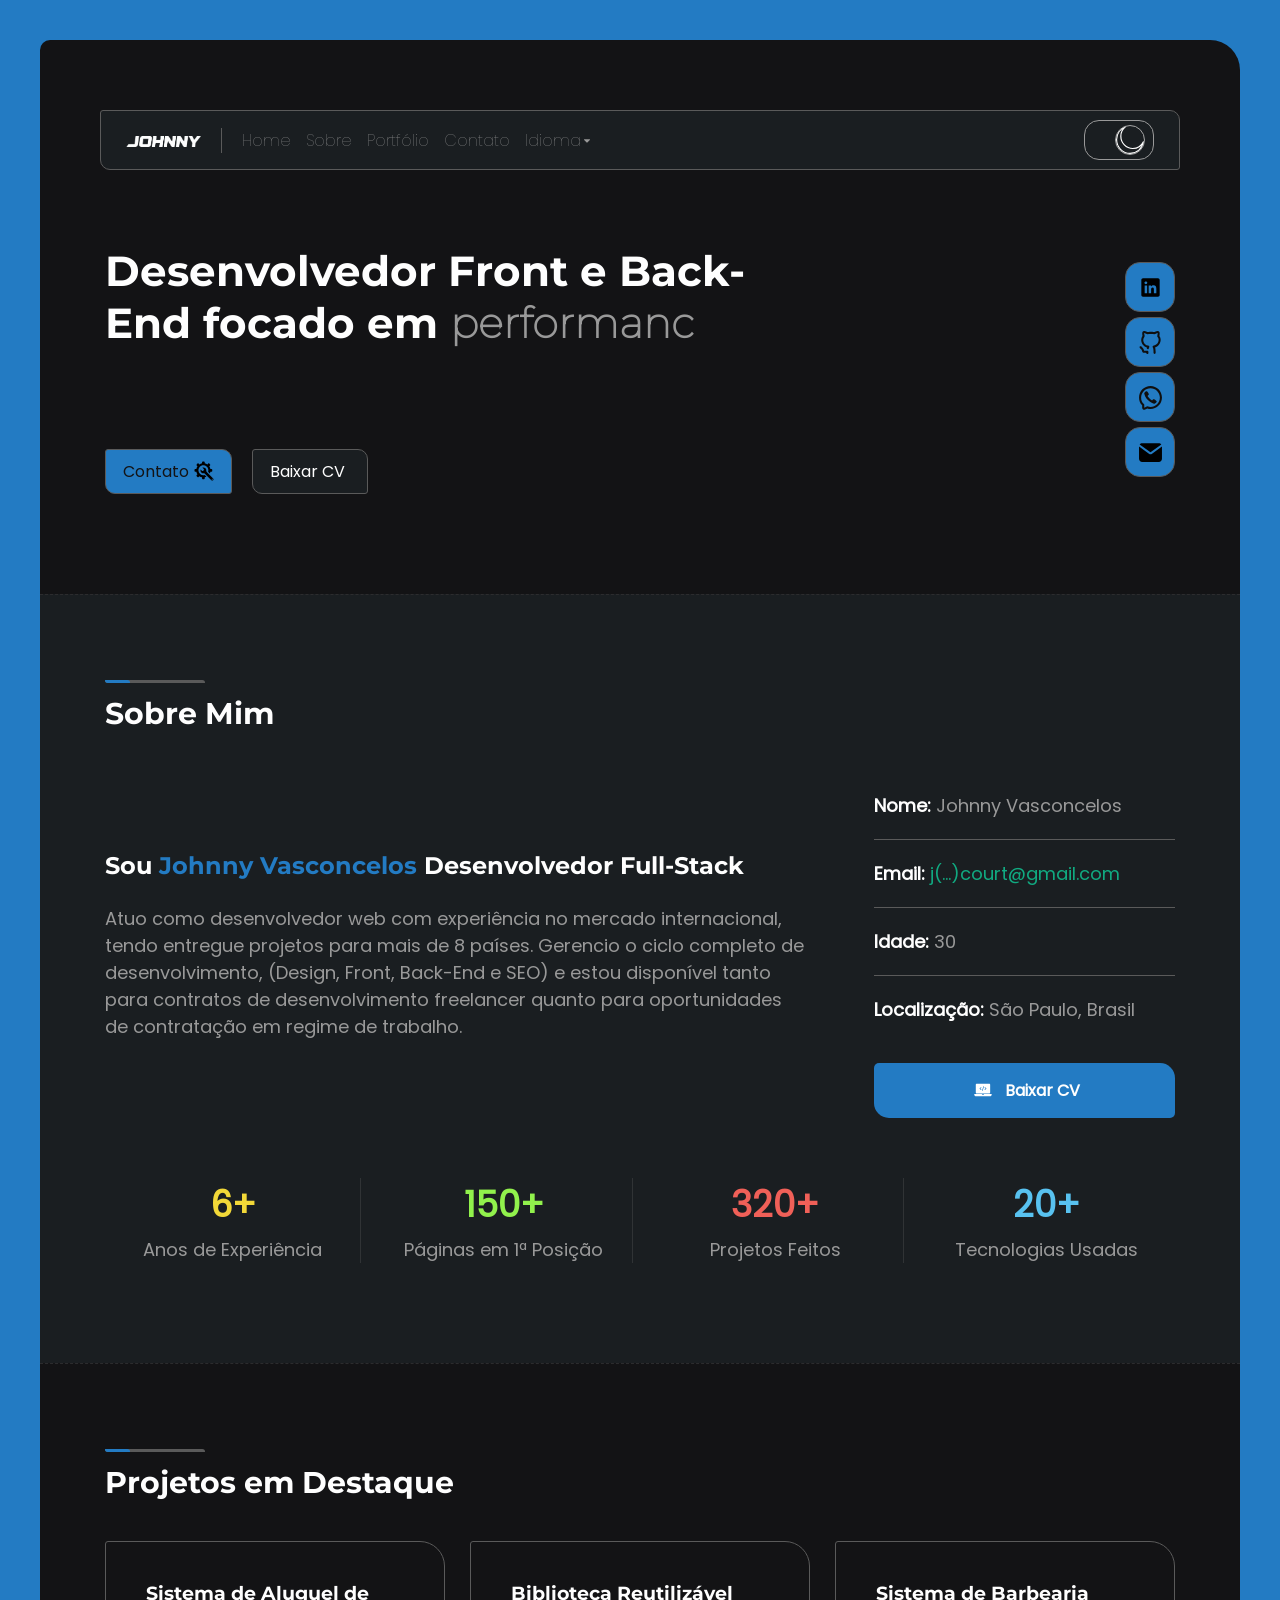
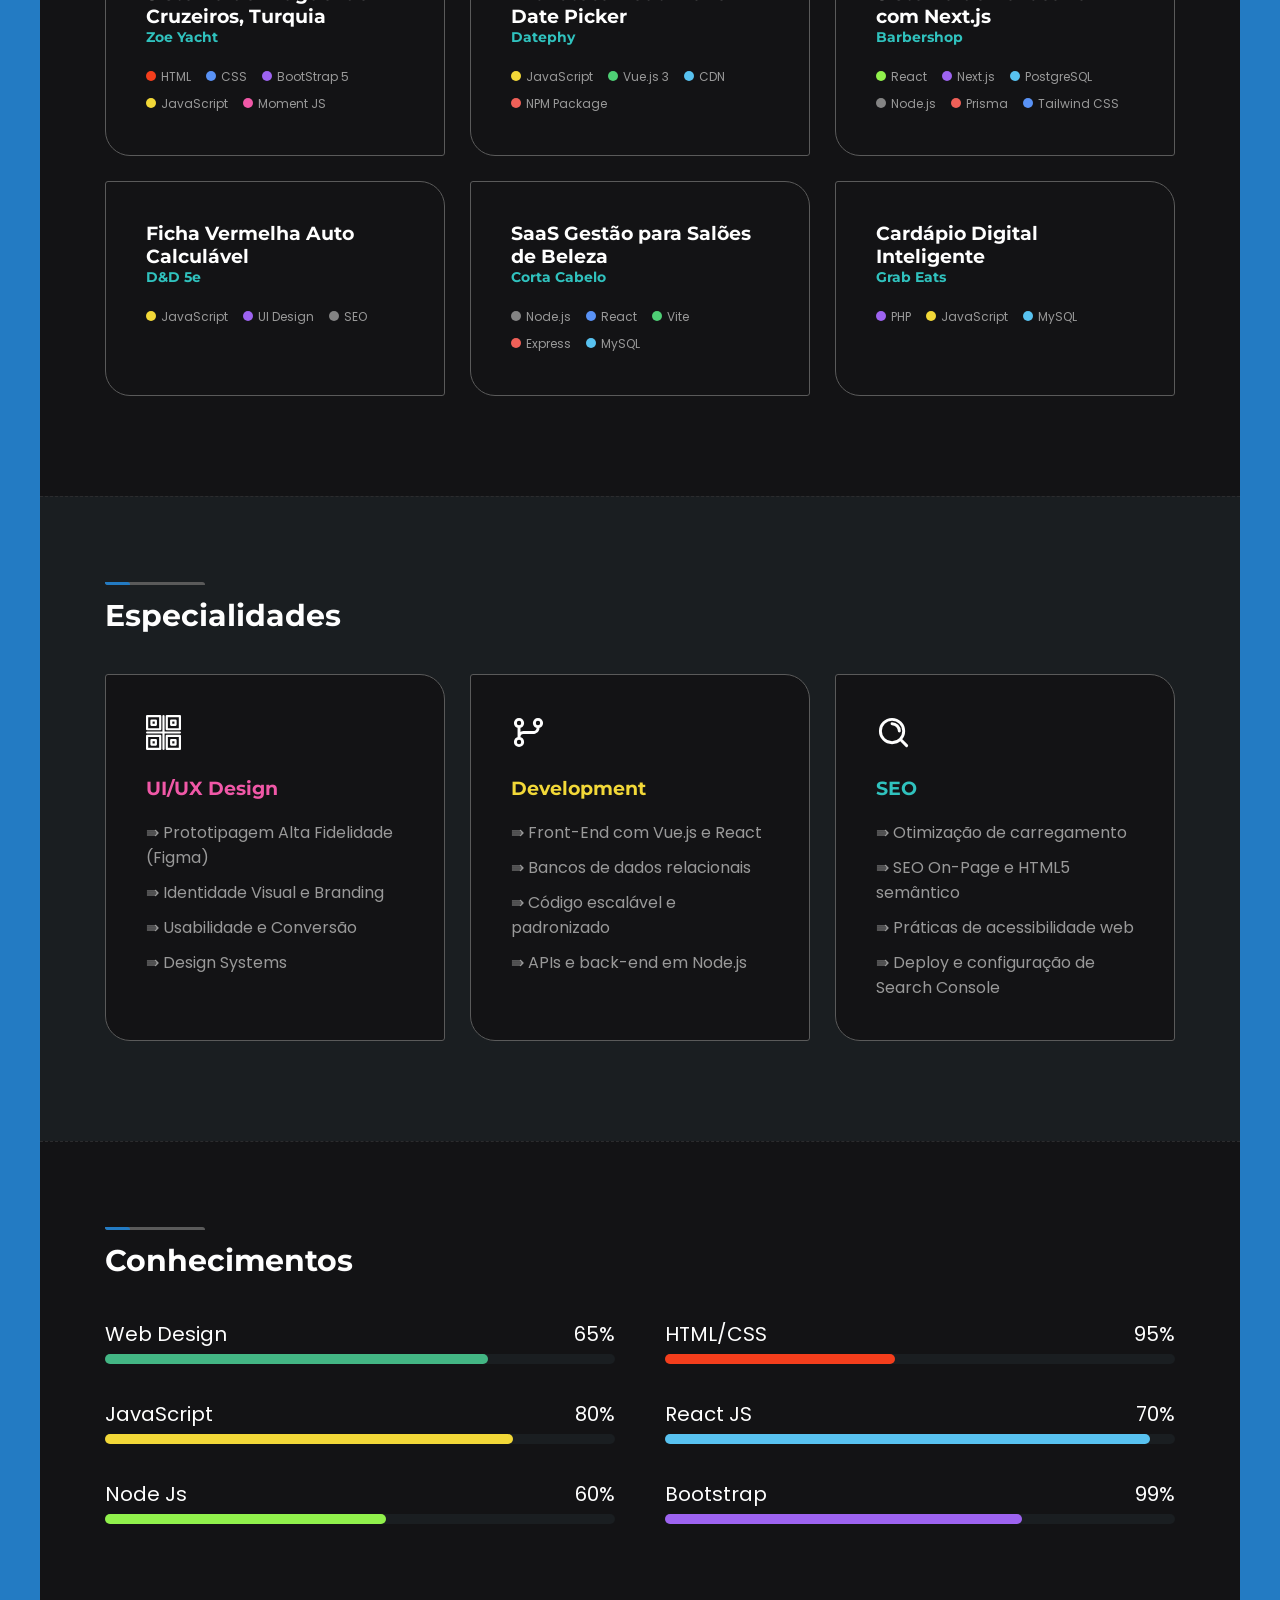
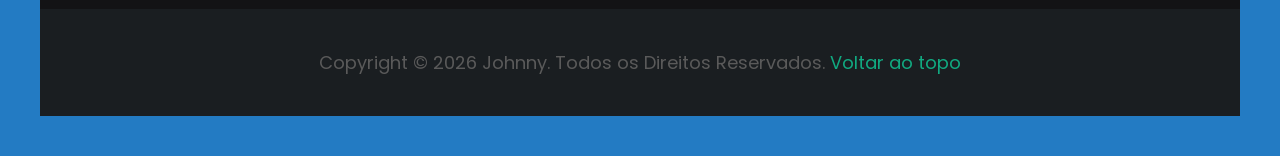
==== index.html @ a299bf5a "ajustes portfólio" ====
<!doctype html>
<html lang="pt-br">
  <head>
    <meta charset="UTF-8" />
    <meta name="viewport" content="width=device-width, initial-scale=1.0" />
    <meta
      name="description"
      content="Desenvolvedor Brasileiro Front e Back-End com experiência internacional. JavaScript, React, MySQL. Confira meus projetos!"
    />
    <meta
      name="keywords"
      content="desenvolvedor front-end, desenvolvedor back-end, desenvolvedor front e back-end, desenvolvedor junior, desenvolvedor pleno, programador back-end, programador front-end"
    />
    <link rel="stylesheet" href="./assets/styles/main.css" />
    <link
      rel="shortcut icon"
      href="./assets/images/favicon.ico"
      type="image/x-icon"
    />
    <script src="./assets/scripts/main.js" defer></script>
    <title>Johnny Vasconcelos - Desenvolvedor Front e Backend</title>
  </head>
  <body>
    <div class="wrapper">
      <!-- header -->
      <div class="wrapper__content">
        <header id="head">
          <!-- navbar -->
          <nav class="menu">
            <div class="container">
              <div class="menu__main">
                <a href="./index.html" class="menu__logo"
                  ><img
                    src="./assets/images/logo.webp"
                    alt="logo johnny vasconcelos front e back-end developer"
                    class="menu__image"
                /></a>
                <ul class="menu__items">
                  <li class="menu__item">
                    <a href="#home" class="menu__link">Home</a>
                  </li>
                  <li class="menu__item">
                    <a href="#sobre" class="menu__link">Sobre</a>
                  </li>
                  <li class="menu__item">
                    <a href="#portfolio" class="menu__link">Portfólio</a>
                  </li>
                  <li class="menu__item">
                    <a href="#contato" class="menu__link">Contato</a>
                  </li>
                  <li class="menu__item">
                    <a href="#idioma" class="menu__link"
                      >Idioma<img
                        src="./assets/icons/caret-white.svg"
                        class="caret"
                        alt="caret arrow"
                    /></a>
                    <ul class="menu__submenu">
                      <li>
                        <a href="./index.html"
                          ><img
                            src="./assets/images/eng.webp"
                            alt="america flag"
                          />ENG</a
                        >
                      </li>
                      <li>
                        <a href="./index.html"
                          ><img
                            src="./assets/images/ptbr.webp"
                            alt="brazil flag"
                          />PTBR</a
                        >
                      </li>
                    </ul>
                  </li>
                </ul>
              </div>
              <div class="menu__dark">
                <img
                  src="./assets/icons/moon.svg"
                  alt="dark mode svg"
                  class="menu__moon"
                />
              </div>
              <div class="menu__button">
                <img
                  src="./assets/icons/menu.svg"
                  alt="bars menu svg"
                  class="menu__bars"
                />
              </div>
            </div>
          </nav>
          <nav class="menu__mobile">
            <div class="container column">
              <img
                src="./assets/images/logo.webp"
                alt="Johnny Vasconcelos Web Developer."
                class="menu__logo"
              />
              <ul>
                <li class="menu__item">
                  <img src="./assets/images/home.svg" alt="ícone casa svg" /><a
                    href="#home"
                    class="menu__link active"
                    >Home</a
                  >
                </li>
                <li class="menu__item">
                  <img src="./assets/images/home.svg" alt="ícone casa svg" /><a
                    href="#sobre"
                    class="menu__link"
                    >Sobre</a
                  >
                </li>
                <li class="menu__item">
                  <img src="./assets/images/home.svg" alt="ícone casa svg" /><a
                    href="#portfolio"
                    class="menu__link"
                    >Portfólio</a
                  >
                </li>
                <li class="menu__item">
                  <img src="./assets/images/home.svg" alt="ícone casa svg" /><a
                    href="#contato"
                    class="menu__link"
                    >Contato</a
                  >
                </li>
                <li class="menu__item">
                  <img src="./assets/images/home.svg" alt="ícone casa svg" /><a
                    href="#idioma"
                    class="menu__link"
                    >Idioma<img
                      src="./assets/icons/caret-white.svg"
                      class="caret"
                      alt="caret arrow"
                  /></a>
                  <ul class="menu__submenu">
                    <li>
                      <a href="./index.html"
                        ><img
                          src="./assets/images/eng.webp"
                          alt="america flag"
                        />ENG</a
                      >
                    </li>
                    <li>
                      <a href="./index.html"
                        ><img
                          src="./assets/images/ptbr.webp"
                          alt="brazil flag"
                        />PTBR</a
                      >
                    </li>
                  </ul>
                </li>
              </ul>
              <div class="menu__socials">
                <div class="menu__social">
                  <img src="./assets/icons/github.svg" alt="github icon svg" />
                </div>
                <div class="menu__social">
                  <img
                    src="./assets/icons/linkedin.svg"
                    alt="linkedin icon svg"
                  />
                </div>
                <div class="menu__social">
                  <img
                    src="./assets/icons/whatsapp.svg"
                    alt="whatsapp icon svg"
                  />
                </div>
              </div>
            </div>
          </nav>
          <div class="main-header" id="home">
            <div class="container">
              <div class="main-header__title">
                <h1>
                  Desenvolvedor Front e Back-End focado em
                  <span class="thin">performance e SEO</span>
                </h1>
                <div class="main-header__buttons">
                  <a href="#" class="main-header__btn"
                    ><span>Contato</span>
                    <span class="icon"
                      ><img
                        class="main-header__icon"
                        src="./assets/icons/support.svg"
                        alt="contato johnny vasconcelos" /></span
                  ></a>
                  <a href="#" class="main-header__btn"
                    ><span>Baixar CV</span>
                    <span class="icon"
                      ><imgF
                        class="main-header__icon"
                        src="./assets/icons/code.svg"
                        alt="portfólio johnny vasconcelos" /></span
                  ></a>
                </div>
              </div>
              <div class="main-header__social">
                <div class="main-header__socials">
                  <a href="#" class="main-header__social-link"
                    ><img
                      class="main-header__social-icon"
                      src="./assets/icons/linkedin.svg"
                      alt="linkedin"
                  /></a>
                  <a href="#" class="main-header__social-link"
                    ><img
                      class="main-header__social-icon"
                      src="./assets/icons/github.svg"
                      alt="github"
                  /></a>
                  <a href="#" class="main-header__social-link"
                    ><img
                      class="main-header__social-icon"
                      src="./assets/icons/whatsapp.svg"
                      alt="whatsapp"
                  /></a>
                  <a href="#" class="main-header__social-link"
                    ><img
                      class="main-header__social-icon"
                      src="./assets/icons/envelope.svg"
                      alt="email"
                  /></a>
                </div>
              </div>
            </div>
          </div>
        </header>
      </div>
      <!-- who I am -->
      <div class="wrapper__content">
        <section class="section" id="about">
          <div class="container column">
            <h2 class="section__title">Sobre Mim</h2>
            <div class="section__areas">
              <div class="section__text">
                <h3>
                  Sou <span>Johnny Vasconcelos</span> Desenvolvedor Full-Stack
                </h3>
                <p>
                  Atuo como desenvolvedor web com experiência no mercado
                  internacional, tendo entregue projetos para mais de 8 países.
                  Gerencio o ciclo completo de desenvolvimento, (Design, Front,
                  Back-End e SEO) e estou disponível tanto para contratos de
                  desenvolvimento freelancer quanto para oportunidades de
                  contratação em regime de trabalho.
                </p>
              </div>
              <div class="section__info">
                <ul>
                  <li><b>Nome:</b> Johnny Vasconcelos</li>
                  <li title="jvasconcelosbittencourt@gmail.com">
                    <b>Email:</b>
                    <a href="mailto:jvasconcelosbittencourt@gmail.com"
                      >j(...)court@gmail.com</a
                    >
                  </li>
                  <li><b>Idade:</b> 30</li>
                  <li><b>Localização:</b> São Paulo, Brasil</li>
                </ul>
                <a href="#" class="section__button"
                  ><img
                    class="main-header__icon"
                    src="./assets/icons/code.svg"
                    alt="portfólio johnny vasconcelos"
                  /><span>Baixar CV</span></a
                >
              </div>
            </div>
            <div class="section__scores">
              <div class="section__score">
                <span class="section__number">6+</span>
                <p>Anos de Experiência</p>
              </div>
              <div class="section__score">
                <span class="section__number">150+</span>
                <p>Páginas em 1ª Posição</p>
              </div>
              <div class="section__score">
                <span class="section__number">320+</span>
                <p>Projetos Feitos</p>
              </div>
              <div class="section__score">
                <span class="section__number">20+</span>
                <p>Tecnologias Usadas</p>
              </div>
            </div>
          </div>
        </section>
      </div>
      <!-- portfolio -->
      <div class="wrapper__content">
        <section class="section" id="portfolio">
          <div class="container column">
            <h2 class="section__title">Projetos em Destaque</h2>
            <div class="section__area">
              <div class="section__cards">
                <article class="section__card open-modal">
                  <img
                    src="./assets/images/portfolio-1.jpg"
                    alt="portfolio"
                    class="section__image"
                  />
                  <h3>
                    Sistema de Aluguel de Cruzeiros, Turquia
                    <span class="emphasis">Zoe Yacht</span>
                  </h3>
                  <p>
                    <span class="section__mark html">HTML</span>
                    <span class="section__mark css">CSS</span>
                    <span class="section__mark bootstrap">BootStrap 5</span>
                    <span class="section__mark javascript">JavaScript</span>
                    <span class="section__mark library">Moment JS</span>
                  </p>
                </article>
                <article class="section__card open-modal">
                  <img
                    src="./assets/images/portfolio-1.jpg"
                    alt="portfolio"
                    class="section__image"
                  />
                  <h3>
                    Biblioteca Reutilizável Date Picker
                    <span class="emphasis">Datephy</span>
                  </h3>
                  <p>
                    <span class="section__mark javascript">JavaScript</span>
                    <span class="section__mark vue">Vue.js 3</span>
                    <span class="section__mark cdn">CDN</span>
                    <span class="section__mark npm">NPM Package</span>
                  </p>
                </article>
                <article class="section__card open-modal">
                  <img
                    src="./assets/images/portfolio-1.jpg"
                    alt="portfolio"
                    class="section__image"
                  />
                  <h3>
                    Sistema de Barbearia com Next.js
                    <span class="emphasis">Barbershop</span>
                  </h3>
                  <p>
                    <span class="section__mark react-native">React</span>
                    <span class="section__mark expo">Next.js</span>
                    <span class="section__mark mysql">PostgreSQL</span>
                    <span class="section__mark node">Node.js</span>
                    <span class="section__mark express">Prisma</span>
                    <span class="section__mark css">Tailwind CSS</span>
                  </p>
                </article>
              </div>
              <div class="section__cards">
                <article class="section__card open-modal">
                  <img
                    src="./assets/images/portfolio-1.jpg"
                    alt="portfolio"
                    class="section__image"
                  />
                  <h3>
                    Ficha Vermelha Auto Calculável
                    <span class="emphasis">D&D 5e</span>
                  </h3>
                  <p>
                    <span class="section__mark javascript">JavaScript</span>
                    <span class="section__mark ui">UI Design</span>
                    <span class="section__mark seo">SEO</span>
                  </p>
                </article>
                <article class="section__card open-modal">
                  <img
                    src="./assets/images/portfolio-1.jpg"
                    alt="portfolio"
                    class="section__image"
                  />
                  <h3>
                    SaaS Gestão para Salões de Beleza
                    <span class="emphasis">Corta Cabelo</span>
                  </h3>
                  <p>
                    <span class="section__mark node">Node.js</span>
                    <span class="section__mark react">React</span>
                    <span class="section__mark vite">Vite</span>
                    <span class="section__mark express">Express</span>
                    <span class="section__mark mysql">MySQL</span>
                  </p>
                </article>
                <article class="section__card open-modal">
                  <img
                    src="./assets/images/portfolio-1.jpg"
                    alt="portfolio"
                    class="section__image"
                  />
                  <h3>
                    Cardápio Digital Inteligente
                    <span class="emphasis">Grab Eats</span>
                  </h3>
                  <p>
                    <span class="section__mark php">PHP</span>
                    <span class="section__mark javascript">JavaScript</span>
                    <span class="section__mark mysql">MySQL</span>
                  </p>
                </article>
              </div>
            </div>
          </div>
          <div class="container">
            <section class="background">
              <!-- arrows -->
              <div class="arrow arrow-left">
                <img
                  src="./assets/icons/left.svg"
                  alt="arrow left svg"
                  class="arrow-left__icon"
                />
              </div>
              <div class="arrow arrow-right">
                <img
                  src="./assets/icons/right.svg"
                  alt="arrow right svg"
                  class="arrow-right__icon"
                />
              </div>
              <!-- modals -->
              <article class="modal">
                <div class="modal__container">
                  <header>
                    <h2>Sistema de Aluguel de Cruzeiros, Turquia</h2>
                    <div class="close-modal">✖</div>
                  </header>
                  <div class="modal__body">
                    <div class="modal__image">
                      <h3>
                        Date Picker com Moment JS, HTML, CSS & BootStrap 5
                      </h3>
                      <img
                        src="./assets/images/modal-1.png"
                        alt="portfólio 1 webp"
                        class="modal__img"
                      />
                      <div class="modal__buttons">
                        <a
                          class="modal__button"
                          href="https://secure2.bosphorusyacht.com/Client/TourSelect"
                          target="_blank"
                          ><img
                            src="./assets/icons/link.svg"
                            alt="link icon svg"
                            class="modal__icon"
                          /><span>Visualizar projeto</span>
                        </a>
                        <a
                          class="modal__button"
                          href="https://github.com/johnnyvasconcelos/Datepicker-com-Moment.js"
                          target="_blank"
                          ><img
                            src="./assets/icons/github.svg"
                            alt="github icon svg"
                            class="modal__icon"
                          /><span>Ver no Github</span></a
                        >
                      </div>
                    </div>
                    <div class="modal__text">
                      <header>
                        <h3>Sistema de Aluguel de Cruzeiros</h3>
                        <!--<img src="#" alt="zoe yacht" class="zoe yacht" />-->
                      </header>
                      <p>
                        Desenvolvimento do zero de um sistema customizado de
                        Date Picker para a plataforma de aluguel de cruzeiros da
                        empresa turca Zoe Yacht. O projeto envolveu uma
                        engenharia complexa de frontend utilizando Moment.js —
                        padrão de mercado na época — para gerenciar regras de
                        negócio e disponibilidades.
                      </p>
                      <h4>Tecnologias Utilizadas</h4>
                      <ul>
                        <li>● JavaScript (Moment JS)</li>
                        <li>● HTML</li>
                        <li>● CSS</li>
                        <li>● UI Design</li>
                        <li>● BootStrap 5</li>
                      </ul>
                    </div>
                  </div>
                </div>
              </article>
              <article class="modal">
                <div class="modal__container">
                  <header>
                    <h2>Biblioteca Reutilizável Date Picker</h2>
                    <div class="close-modal">✖</div>
                  </header>
                  <div class="modal__body">
                    <div class="modal__image">
                      <h3>
                        Date Picker com Moment JS, HTML, CSS & BootStrap 5
                      </h3>
                      <img
                        src="./assets/images/modal-1.png"
                        alt="portfólio 1 webp"
                        class="modal__img"
                      />
                      <div class="modal__buttons">
                        <a class="modal__button" href="#"
                          ><img
                            src="./assets/icons/github.svg"
                            alt="link icon svg"
                            class="modal__icon"
                          /><span>Visualizar projeto</span>
                        </a>
                        <a class="modal__button" href="#"
                          ><img
                            src="./assets/icons/github.svg"
                            alt="github icon svg"
                            class="modal__icon"
                          /><span>Ver no Github</span></a
                        >
                      </div>
                    </div>
                    <div class="modal__text">
                      <header>
                        <h3>Sistema de Aluguel de Cruzeiros</h3>
                        <img src="#" alt="zoe yacht" class="zoe yacht" />
                      </header>
                      <p>
                        Date Picker Sistema Front-End de Aluguel de Cruzeiros
                        com Moment JS para uma impresa na Turquia, chamada Zoe
                        Yacht. O projeto envolveu muitas horas, mas está ainda
                        no ar no site da empresa www.zoeyacht.com/rent.
                      </p>
                      <h4>Tecnologias Utilizadas</h4>
                      <ul>
                        <li>● JavaScript (Moment JS)</li>
                        <li>● HTML</li>
                        <li>● CSS</li>
                        <li>● UI Design</li>
                        <li>● BootStrap 5</li>
                      </ul>
                    </div>
                  </div>
                </div>
              </article>
              <article class="modal">
                <div class="modal__container">
                  <header>
                    <h2>Sistema de Barbearia com Next.js</h2>
                    <div class="close-modal">✖</div>
                  </header>
                  <div class="modal__body">
                    <div class="modal__image">
                      <h3>Sistema de Barbearia com Gateway de Pagamento</h3>
                      <img
                        src="./assets/images/modal-2.webp"
                        alt="portfólio 1 webp"
                        class="modal__img"
                      />
                      <div class="modal__buttons">
                        <a
                          class="modal__button"
                          target="_blank"
                          href="https://barbershop-tau-two.vercel.app/"
                          ><img
                            src="./assets/icons/link.svg"
                            alt="link icon svg"
                            class="modal__icon"
                          /><span>Visualizar projeto</span>
                        </a>
                        <a
                          class="modal__button"
                          href="https://github.com/johnnyvasconcelos/barbershop
"
                          target="_blank"
                          ><img
                            src="./assets/icons/github.svg"
                            alt="github icon svg"
                            class="modal__icon"
                          /><span>Ver no Github</span></a
                        >
                      </div>
                    </div>
                    <div class="modal__text">
                      <header>
                        <h3>Sistema de Aluguel de Cruzeiros</h3>
                        <img src="#" alt="zoe yacht" class="zoe yacht" />
                      </header>
                      <p>
                        Date Picker Sistema Front-End de Aluguel de Cruzeiros
                        com Moment JS para uma impresa na Turquia, chamada Zoe
                        Yacht. O projeto envolveu muitas horas, mas está ainda
                        no ar no site da empresa www.zoeyacht.com/rent.
                      </p>
                      <h4>Tecnologias Utilizadas</h4>
                      <ul>
                        <li>● React</li>
                        <li>● Next.js</li>
                        <li>● Tailwind CSS</li>
                        <li>● UI Design</li>
                        <li>● PostgreSQL</li>
                      </ul>
                    </div>
                  </div>
                </div>
              </article>
              <article class="modal">
                <div class="modal__container">
                  <header>
                    <h2>Ficha Vermelha Auto Calculável</h2>
                    <div class="close-modal">✖</div>
                  </header>
                  <div class="modal__body">
                    <div class="modal__image">
                      <h3>
                        Date Picker com Moment JS, HTML, CSS & BootStrap 5
                      </h3>
                      <img
                        src="./assets/images/modal-1.png"
                        alt="portfólio 1 webp"
                        class="modal__img"
                      />
                      <div class="modal__buttons">
                        <a class="modal__button" href="#"
                          ><img
                            src="./assets/icons/github.svg"
                            alt="link icon svg"
                            class="modal__icon"
                          /><span>Visualizar projeto</span>
                        </a>
                        <a class="modal__button" href="#"
                          ><img
                            src="./assets/icons/github.svg"
                            alt="github icon svg"
                            class="modal__icon"
                          /><span>Ver no Github</span></a
                        >
                      </div>
                    </div>
                    <div class="modal__text">
                      <header>
                        <h3>Sistema de Aluguel de Cruzeiros</h3>
                        <img src="#" alt="zoe yacht" class="zoe yacht" />
                      </header>
                      <p>
                        Date Picker Sistema Front-End de Aluguel de Cruzeiros
                        com Moment JS para uma impresa na Turquia, chamada Zoe
                        Yacht. O projeto envolveu muitas horas, mas está ainda
                        no ar no site da empresa www.zoeyacht.com/rent.
                      </p>
                      <h4>Tecnologias Utilizadas</h4>
                      <ul>
                        <li>● JavaScript (Moment JS)</li>
                        <li>● HTML</li>
                        <li>● CSS</li>
                        <li>● UI Design</li>
                        <li>● BootStrap 5</li>
                      </ul>
                    </div>
                  </div>
                </div>
              </article>
              <article class="modal">
                <div class="modal__container">
                  <header>
                    <h2>Saas Gestão para Salões de Beleza</h2>
                    <div class="close-modal">✖</div>
                  </header>
                  <div class="modal__body">
                    <div class="modal__image">
                      <h3>
                        Date Picker com Moment JS, HTML, CSS & BootStrap 5
                      </h3>
                      <img
                        src="./assets/images/modal-1.png"
                        alt="portfólio 1 webp"
                        class="modal__img"
                      />
                      <div class="modal__buttons">
                        <a class="modal__button" href="#"
                          ><img
                            src="./assets/icons/github.svg"
                            alt="link icon svg"
                            class="modal__icon"
                          /><span>Visualizar projeto</span>
                        </a>
                        <a class="modal__button" href="#"
                          ><img
                            src="./assets/icons/github.svg"
                            alt="github icon svg"
                            class="modal__icon"
                          /><span>Ver no Github</span></a
                        >
                      </div>
                    </div>
                    <div class="modal__text">
                      <header>
                        <h3>Sistema de Aluguel de Cruzeiros</h3>
                        <img src="#" alt="zoe yacht" class="zoe yacht" />
                      </header>
                      <p>
                        Date Picker Sistema Front-End de Aluguel de Cruzeiros
                        com Moment JS para uma impresa na Turquia, chamada Zoe
                        Yacht. O projeto envolveu muitas horas, mas está ainda
                        no ar no site da empresa www.zoeyacht.com/rent.
                      </p>
                      <h4>Tecnologias Utilizadas</h4>
                      <ul>
                        <li>● JavaScript (Moment JS)</li>
                        <li>● HTML</li>
                        <li>● CSS</li>
                        <li>● UI Design</li>
                        <li>● BootStrap 5</li>
                      </ul>
                    </div>
                  </div>
                </div>
              </article>
              <article class="modal">
                <div class="modal__container">
                  <header>
                    <h2>Cardápio Digital Inteligente</h2>
                    <div class="close-modal">✖</div>
                  </header>
                  <div class="modal__body">
                    <div class="modal__image">
                      <h3>
                        Date Picker com Moment JS, HTML, CSS & BootStrap 5
                      </h3>
                      <img
                        src="./assets/images/modal-1.png"
                        alt="portfólio 1 webp"
                        class="modal__img"
                      />
                      <div class="modal__buttons">
                        <a class="modal__button" href="#"
                          ><img
                            src="./assets/icons/github.svg"
                            alt="link icon svg"
                            class="modal__icon"
                          /><span>Visualizar projeto</span>
                        </a>
                        <a class="modal__button" href="#"
                          ><img
                            src="./assets/icons/github.svg"
                            alt="github icon svg"
                            class="modal__icon"
                          /><span>Ver no Github</span></a
                        >
                      </div>
                    </div>
                    <div class="modal__text">
                      <header>
                        <h3>Sistema de Aluguel de Cruzeiros</h3>
                        <img src="#" alt="zoe yacht" class="zoe yacht" />
                      </header>
                      <p>
                        Date Picker Sistema Front-End de Aluguel de Cruzeiros
                        com Moment JS para uma impresa na Turquia, chamada Zoe
                        Yacht. O projeto envolveu muitas horas, mas está ainda
                        no ar no site da empresa www.zoeyacht.com/rent.
                      </p>
                      <h4>Tecnologias Utilizadas</h4>
                      <ul>
                        <li>● JavaScript (Moment JS)</li>
                        <li>● HTML</li>
                        <li>● CSS</li>
                        <li>● UI Design</li>
                        <li>● BootStrap 5</li>
                      </ul>
                    </div>
                  </div>
                </div>
              </article>
            </section>
          </div>
        </section>
      </div>
      <!-- what I do -->
      <div class="wrapper__content">
        <section class="section" id="i-do">
          <div class="container column">
            <h2 class="section__title">Especialidades</h2>
            <div class="section__cards">
              <article class="section__card">
                <img
                  class="section__icon"
                  src="./assets/icons/ux.svg"
                  alt="UI/UX Design e Web Design"
                />
                <h3 class="color">UI/UX Design</h3>
                <ul class="section__list">
                  <li>⇛ Prototipagem Alta Fidelidade (Figma)</li>
                  <li>⇛ Identidade Visual e Branding</li>
                  <li>⇛ Usabilidade e Conversão</li>
                  <li>⇛ Design Systems</li>
                </ul>
              </article>
              <article class="section__card">
                <img
                  class="section__icon"
                  src="./assets/icons/developer.svg"
                  alt="Front-End & Back-End Development"
                />
                <h3 class="color">Development</h3>
                <ul class="section__list">
                  <li>⇛ Front-End com Vue.js e React</li>
                  <li>⇛ Bancos de dados relacionais</li>
                  <li>⇛ Código escalável e padronizado</li>
                  <li>⇛ APIs e back-end em Node.js</li>
                </ul>
              </article>
              <article class="section__card">
                <img
                  class="section__icon"
                  src="./assets/icons/search.svg"
                  alt="profissional em SEO (search engine optization)"
                />
                <h3 class="color">SEO</h3>
                <ul class="section__list">
                  <li>⇛ Otimização de carregamento</li>
                  <li>⇛ SEO On-Page e HTML5 semântico</li>
                  <li>⇛ Práticas de acessibilidade web</li>
                  <li>⇛ Deploy e configuração de Search Console</li>
                </ul>
              </article>
            </div>
          </div>
        </section>
      </div>
      <!-- skills -->
      <div class="wrapper__content">
        <section class="section" id="skills">
          <div class="container column">
            <h2 class="section__title">Conhecimentos</h2>
            <div class="section__bars">
              <div class="section__bar">
                <div class="section__skill">Web Design</div>
                <div class="section__value">65%</div>
                <div class="section__grow"></div>
              </div>
              <div class="section__bar">
                <div class="section__skill">HTML/CSS</div>
                <div class="section__value">95%</div>
                <div class="section__grow"></div>
              </div>
              <div class="section__bar">
                <div class="section__skill">JavaScript</div>
                <div class="section__value">80%</div>
                <div class="section__grow"></div>
              </div>
              <div class="section__bar">
                <div class="section__skill">React JS</div>
                <div class="section__value">70%</div>
                <div class="section__grow"></div>
              </div>
              <div class="section__bar">
                <div class="section__skill">Node Js</div>
                <div class="section__value">60%</div>
                <div class="section__grow"></div>
              </div>
              <div class="section__bar">
                <div class="section__skill">Bootstrap</div>
                <div class="section__value">99%</div>
                <div class="section__grow"></div>
              </div>
            </div>
          </div>
        </section>
      </div>
      <!-- footer -->
      <footer id="footer" class="footer">
        <div class="containe">
          <p>
            <span
              >Copyright &copy; 2026 Johnny. Todos os Direitos Reservados.</span
            >
            <a href="#">Voltar ao topo</a>
          </p>
        </div>
      </footer>
    </div>
  </body>
</html>
---- assets/styles/main.css ----
/* fonts */
@font-face {
  font-family: "Display";
  src: url("../fonts/Montserrat-Bold.ttf") format("truetype");
}
@font-face {
  font-family: "Display-Thin";
  src: url("../fonts/Montserrat-Thin.ttf") format("truetype");
}
@font-face {
  font-family: "Normal";
  src: url("../fonts/Poppins-Regular.ttf") format("truetype");
}
@font-face {
  font-family: "Normal-Thin";
  src: url("../fonts/Poppins-Thin.ttf") format("truetype");
}
/* variables */
:root {
  --border: #5a5a5a;
  --border-transparency: #5a5a5a5c;
  --dark: #131315;
  --alternative-dark: #1a1e21;
  --light: #fefefe;
  --gray: #999999;
  --dark-gray: #303843;
  --display: #237bc3;
  --green: #11aa81;
  --dark-green: #057c5d;
  --dark-display: #0b5089;
  --secondary-display: #ec4899;
  --transition: 0.3s all ease-in;
  --base: 2.5em;
  --base-mobile: 1.2em;
}
/* global settings */
* {
  margin: 0;
  padding: 0;
  box-sizing: border-box;
}
::selection {
  background: var(--display);
  color: var(--dark);
}
html {
  scroll-behavior: smooth;
}
body {
  font-family: "Normal", sans-serif;
  color: var(--light);
  background-color: var(--display);
  padding: var(--base);
}
body.overflow {
  overflow: hidden;
}
.wrapper {
  background-color: var(--dark);
  border-radius: 10px 30px;
  max-width: 1200px;
  margin: 0 auto;
}
.wrapper .wrapper__content {
}
ul,
ol {
  list-style: none;
}
a {
  text-decoration: none;
}
h1,
h2,
h3,
h4 {
  font-family: "Display", sans-serif;
}
p {
  font-size: 18px;
  color: var(--alternative-dark);
}
.container {
  width: 90%;
  max-width: 1200px;
  margin: 0 auto;
  padding: 0 5px;
  display: flex;
  justify-content: space-between;
  align-items: center;
}
.container.column {
  flex-direction: column;
  align-items: flex-start;
}
.thin {
  font-family: "Display-Thin", sans-serif;
  color: var(--gray);
}
.opacity {
  opacity: 0 !important;
}
/* header */

.main-header > .container {
  height: calc(100% - 30px);
}
.main-header__title {
  width: 60%;
}
h1 {
  font-size: 42px;
}
.pipe {
  color: var(--light);
  font-weight: 900;
}
/* main menu */
.menu > .container {
  background-color: var(--alternative-dark);
  border: 1px solid var(--border);
  border-radius: 3px 10px;
  margin-top: 30px;
  margin-bottom: 75px;
  height: 60px;
  padding: 0 25px;
}
.menu__logo {
  height: 100%;
  overflow: hidden;
  border-right: 1px solid var(--border);
  padding-right: 20px;
}
.menu__image {
  transform: translateY(1px);
  width: 75px;
  height: 100%;
}
.menu__main {
  display: flex;
  gap: 20px;
}
.menu__items {
  display: flex;
  gap: 15px;
}
.menu__item {
  position: relative;
}
.menu__link {
  color: var(--gray);
  font-family: "Normal-Thin", sans-serif;
  transition: var(--transition);
}
.menu__link:hover {
  color: var(--light);
}
.caret {
  width: 12px;
  transform: translateY(1px);
}
.menu__submenu {
  position: absolute;
  top: 45px;
  left: 0;
  white-space: nowrap;
  z-index: -1;
  opacity: 0;
  transition: var(--transition);
  transform: translateY(-30px);
}
.menu__submenu li a {
  background-color: var(--display);
  border: 1px solid var(--border);
  color: var(--light);
  padding: 12px 15px;
  display: block;
  transition: var(--transition);
  display: flex;
  align-items: center;
  gap: 5px;
}
.menu__item:hover .menu__submenu {
  z-index: 100;
  opacity: 1;
  transform: translateY(0);
}
.menu__submenu li a:hover {
  background-color: var(--light);
  color: var(--display);
}
.menu__submenu li a img {
  width: 17px;
  height: 17px;
}
.menu__mobile {
  opacity: 0;
  transform: translateX(-110%);
  z-index: -1;
  position: fixed;
  top: 0;
  right: 0;
  bottom: 0;
  left: 0;
  transition: var(--transition);
  background-color: var(--dark);
  padding: 25px;
}
.menu__mobile ul {
  width: 100%;
  display: flex;
  flex-direction: column;
  gap: 5px;
  border-bottom: 1px solid var(--border-transparency);
  padding-bottom: 25px;
}
.menu__mobile li a {
  text-transform: uppercase;
  display: block;
  padding: 10px 20px;
  width: 100%;
  border-radius: 10px;
  font-weight: bold;
  font-size: 16px;
}
.menu__mobile li .active {
  background-color: #1d1b20;
  border-left: 3px solid var(--display);
}
.menu__mobile.show {
  opacity: 1;
  transform: translateX(0%);
  z-index: 100;
}
.menu__mobile .menu__logo {
  width: 140px;
  margin-bottom: 30px;
  margin-top: 30px;
}
.main-header__buttons {
  display: flex;
  margin-top: 100px;
  gap: 20px;
}
.main-header__btn {
  white-space: nowrap;
  border: 1px solid var(--border);
  background-color: var(--alternative-dark);
  padding: 8px 17px;
  border-radius: 3px 10px;
  color: var(--light);
  display: flex;
  align-items: center;
  position: relative;
  overflow: hidden;
  transition: var(--transition);
}
.main-header__btn::before {
  content: "";
  position: absolute;
  top: 50%;
  left: 50%;
  transform: translate(-50%, -50%);
  background-image: linear-gradient(
    to right,
    var(--display),
    var(--dark-display)
  );
  width: 0px;
  height: 60px;
  z-index: 10;
  transition: var(--transition);
}
.main-header__btn:hover::before {
  width: 180px;
  height: 180px;
  transform: translate(-50%, -50%) rotate(45deg);
}
.main-header__btn:hover {
  color: var(--dark);
  transform: scale(110%);
}
.main-header__btn span {
  z-index: 20;
  position: relative;
}
.main-header__btn:nth-of-type(1) {
  background-color: var(--display);
  color: var(--dark);
}
.main-header__btn:nth-of-type(1) .main-header__icon {
  filter: invert(0);
}
.main-header__icon {
  width: 20px;
  margin-left: 5px;
  transform: translateY(3px);
  filter: invert(1);
  transition: var(--transition);
}
.main-header__btn:nth-of-type(2):hover .main-header__icon {
  filter: invert(0);
}
.menu__moon {
  filter: invert(1);
  width: 30px;
  border-radius: 50%;
  border: 1px solid var(--border);
}
.menu__dark {
  border: 1px solid var(--gray);
  padding: 8px;
  border-radius: 15px;
  width: 70px;
  height: 40px;
  display: flex;
  justify-content: flex-end;
  align-items: center;
  cursor: pointer;
  transition: var(--transition);
}
.menu__dark.white-mode {
  justify-content: flex-start !important;
  filter: invert(2);
}
.menu__button {
  align-items: center;
  justify-content: center;
  border: 1px solid var(--border);
  width: 35px;
  height: 35px;
  border-radius: 3px 10px;
  display: none;
}
.menu__bars {
  max-width: 20px;
}
.main-header__socials {
  display: flex;
  flex-direction: column;
  align-items: flex-end;
  justify-content: center;
  gap: 5px;
}
.main-header__social-link {
  background-color: var(--display);
  border: 1px solid var(--border);
  transition: var(--transition);
  border-radius: 15px;
  display: flex;
  align-items: center;
  justify-content: center;
  width: 50px;
  height: 50px;
}
.main-header__social-link:hover {
  background-color: var(--dark-display);
  transform: scale(107%);
}
.main-header__social-link:hover .main-header__social-icon {
  filter: invert(1);
}
.main-header__social-icon {
  width: 25px;
  transition: var(--transition);
}
/* sections */
.wrapper__content:nth-of-type(1) {
  padding: var(--base) 0 100px 0;
}
.section {
  border-top: 1px dashed #2c2c2e;
  padding: 100px 0;
}
.wrapper__content:nth-child(even) {
  background-color: var(--alternative-dark);
}
.section__title {
  font-size: 30px;
  position: relative;
  margin-bottom: 40px;
}
.section__title::before {
  content: "";
  position: absolute;
  left: 0;
  top: -15px;
  height: 2.5px;
  width: 100px;
  border-radius: 2px 20px;
  background-color: var(--border);
  z-index: 5;
}
.section__title::after {
  content: "";
  position: absolute;
  left: 0;
  top: -15px;
  height: 2.5px;
  width: 25px;
  border-radius: 2px 20px;
  background-color: var(--display);
  z-index: 10;
}
/* what I do */
.section__cards {
  display: flex;
  justify-content: space-between;
  gap: 25px;
  width: 100%;
}
.section__card {
  border: 1px solid var(--border);
  background-color: var(--dark);
  padding: 2.5em;
  border-radius: 3px 25px;
  color: var(--light);
  position: relative;
  overflow: hidden;
  transition: var(--transition);
  width: 33.33%;
  cursor: pointer;
}
.section__area {
  width: 100%;
  display: flex;
  flex-direction: column;
  gap: 25px;
}
.section__icon {
  max-width: 35px;
  margin-bottom: 20px;
  transition: var(--transition);
}
.section__list {
  margin-top: 20px;
  color: var(--gray);
  display: flex;
  flex-direction: column;
  gap: 10px;
  transition: var(--transition);
}
.section__card:hover {
  background-color: var(--display);
  transform: scale(105%);
  color: var(--dark);
}
.section__card h3 {
  transition: var(--transition);
}
.section__card:hover h3 {
  color: var(--dark) !important;
}
.section__card:hover .section__list {
  color: var(--alternative-dark);
}
.section__card:hover .section__icon {
  filter: invert(1);
}
.section__card > p {
  margin-top: 15px;
}
.section__card:nth-of-type(1) .color {
  color: #f058a7;
}
.section__card:nth-of-type(2) .color {
  color: #f2d838;
}
.section__card:nth-of-type(3) .color {
  color: #30c2be;
}
.emphasis {
  color: #30c2be;
  display: block;
  font-size: 14px;
  transition: var(--transition);
}
.section__image {
  border-radius: 3px 15px;
  width: 100%;
  margin-bottom: 5px;
  display: none;
}
.section__mark {
  margin-right: 10px;
  white-space: nowrap;
  font-size: 12px;
  color: var(--gray);
  transition: var(--transition);
}
.section__mark::before {
  content: "";
  display: inline-block;
  width: 10px;
  height: 10px;
  border-radius: 50%;
  margin-right: 5px;
  transition: var(--transition);
}
.section__card:hover .section__mark {
  color: var(--dark);
}
.section__card:hover .emphasis {
  color: #f43e1c;
}
.section__card:hover .section__mark::before {
  background-color: #543f71;
}
.section__mark.html::before {
  background-color: #f43e1c;
}
.section__mark.css::before,
.section__mark.react::before {
  background-color: #5992f5;
}
.section__mark.javascript::before {
  background-color: #f2d838;
}
.section__mark.vue::before,
.section__mark.vite::before {
  background-color: #4ecf75;
}
.section__mark.ui::before,
.section__mark.php::before,
.section__mark.expo::before,
.section__mark.bootstrap::before {
  background-color: #9d63f0;
}
.section__mark.library::before {
  background-color: #f058a7;
}
.section__mark.cdn::before,
.section__mark.mysql::before {
  background-color: #58c2f0;
}
.section__mark.npm::before,
.section__mark.express::before {
  background-color: #f06058;
}
.section__mark.seo::before,
.section__mark.node::before {
  background-color: #848484;
}
.section__mark.react-native::before {
  background-color: #91f14c;
}
/* modals */
.background {
  background-color: #0b0b0bd6;
  width: 100%;
  height: 100%;
  position: fixed;
  left: 0;
  top: 0;
  z-index: -1;
  opacity: 0;
  transition: var(--transition);
}
.background.show-background {
  z-index: 75;
  opacity: 1;
}
.arrow {
  position: absolute;
  z-index: 100;
  top: 0;
  cursor: pointer;
  height: 100%;
  display: flex;
  padding: 0 40px;
}
.arrow.arrow-left {
  left: 0;
}
.arrow.arrow-right {
  right: 0;
}
.arrow img {
  width: 30px;
  filter: invert(1);
}
.modal {
  position: fixed;
  top: 50%;
  left: 50%;
  transform: translate(-50%, -50%);
  border: 2px solid var(--border);
  width: 850px;
  opacity: 0;
  z-index: -1;
  transition: var(--transition);
  border-radius: 10px 50px;
  background-size: cover;
  background-color: white;
  overflow: hidden;
}
.modal .modal__container > header {
  padding: var(--base);
  background-color: var(--dark);
}
.modal.show-modal {
  opacity: 1;
  z-index: 80;
}
.close-modal {
  position: absolute;
  background-color: var(--border);
  transition: var(--transition);
  border-radius: 10px;
  width: 45px;
  height: 45px;
  right: 30px;
  top: 30px;
  font-weight: 800;
  font-size: 22px;
  display: flex;
  align-items: center;
  justify-content: center;
  cursor: pointer;
}
.close-modal:hover {
  background-color: var(--display);
}
.modal__body {
  display: flex;
  justify-content: space-between;
  gap: 25px;
  padding: var(--base);
  color: var(--dark);
}
.modal__buttons {
  display: flex;
  flex-direction: column;
  gap: 10px;
}
.modal__button {
  background-color: var(--display);
  display: flex;
  border-radius: 15px;
  padding: 12px 15px;
  justify-content: center;
  align-items: center;
  gap: 10px;
  font-size: 18px;
  font-weight: 500;
  color: white;
  transition: var(--transition);
}
.modal__button:nth-of-type(2) {
  background-color: var(--green);
}
.modal__button:nth-of-type(2):hover {
  background-color: var(--dark-green);
}
.modal__button:nth-of-type(1):hover {
  background-color: var(--dark-display);
}
.modal .modal__img {
  width: 400px;
  display: block;
  margin: 0 auto;
}
.modal__icon {
  filter: invert(1);
  width: 22px;
  max-width: 22px;
  display: block;
}
.modal__image h3 {
  text-align: right;
  color: var(--dark-gray);
  font-size: 14px;
}
.modal__text h3 {
  font-size: 24px;
}
.modal__text header {
  display: flex;
  align-items: center;
  justify-content: space-between;
  gap: 40px;
  margin-bottom: 20px;
}
.modal__text p {
  margin-bottom: 40px;
}
.modal__text h4 {
  font-size: 22px;
  margin-bottom: 20px;
}
.modal__text ul {
  flex-wrap: wrap;
  display: flex;
  gap: 8px;
}
.modal__text li {
  background-color: var(--dark-gray);
  transition: var(--transition);
  width: auto;
  padding: 10px;
  color: var(--light);
  border-radius: 50px;
  font-size: 16px;
  cursor: pointer;
}
.modal__text li:hover {
  background-color: var(--display);
}
/* about me */
.section__areas {
  display: flex;
  justify-content: space-between;
  gap: 65px;
}
.section__text {
  width: 70%;
  display: flex;
  flex-direction: column;
  justify-content: center;
}
.section__info {
  width: 30%;
}
.section__info li {
  border-top: 1px solid var(--border);
  padding: 20px 0;
  font-size: 18px;
  color: var(--gray);
}
.section__info li:nth-of-type(1) {
  border: none;
}
.section__info a {
  color: var(--green);
}
.section__info b {
  color: var(--light);
}
.section__text p {
  color: var(--gray);
}
.section__text h3 {
  font-size: 24px;
  margin-bottom: 25px;
}
.section__text h3 span {
  color: var(--display);
}
.section__button {
  border-radius: 5px 15px;
  background-color: var(--display);
  padding: 15px;
  text-align: center;
  display: flex;
  justify-content: center;
  margin-top: 20px;
  align-items: center;
  transition: var(--transition);
  gap: 12px;
}
.section__button img {
  transform: translateY(-1px);
}
.section__button span {
  color: var(--light);
  font-weight: bolder;
}
.section__button:hover {
  background-color: var(--dark-display);
}
.section__scores {
  display: flex;
  justify-content: space-between;
  gap: 15px;
  margin-top: 60px;
  width: 100%;
}
.section__score {
  display: flex;
  flex-direction: column;
  gap: 5px;
  justify-content: center;
  align-items: center;
  border-right: 1px solid var(--border-transparency);
  width: 25%;
}
.section__score:nth-of-type(4) {
  border: none;
}
.section__number {
  font-size: 35px;
  font-weight: 700;
  color: var(--green);
}
.section__score:nth-of-type(1) .section__number {
  color: #f2d838;
}
.section__score:nth-of-type(2) .section__number {
  color: #91f14c;
}
.section__score:nth-of-type(3) .section__number {
  color: #f06058;
}
.section__score:nth-of-type(4) .section__number {
  color: #58c2f0;
}
.section__score p {
  color: var(--gray);
  font-weight: 300;
}
/* skills */
.section__bars {
  display: grid;
  grid-template-columns: repeat(2, 1fr); /* 3 colunas de tamanhos iguais */
  grid-template-rows: repeat(3, auto); /* 2 linhas (adaptáveis ao conteúdo) */
  column-gap: 50px;
  row-gap: 50px;
  width: 100%;
}
.section__bar {
  justify-content: space-between;
  display: flex;
  font-size: 20px;
  position: relative;
}
.section__grow {
  width: 100%;
  position: absolute;
  bottom: -15px;
  left: 0;
  border-radius: 30px;
  background-color: var(--alternative-dark);
  height: 10px;
  z-index: 10;
}
.section__grow::after {
  content: "";
  z-index: 15;
  width: 100%;
  position: absolute;
  bottom: 0;
  left: 0;
  border-radius: 30px;
  height: 10px;
}
.section__bar:nth-of-type(1) .section__grow::after {
  background-color: #43b684;
  width: 75%;
}
.section__bar:nth-of-type(2) .section__grow::after {
  background-color: #f43e1c;
  width: 45%;
}
.section__bar:nth-of-type(3) .section__grow::after {
  background-color: #f2d838;
  width: 80%;
}
.section__bar:nth-of-type(4) .section__grow::after {
  background-color: #58c2f0;
  width: 95%;
}
.section__bar:nth-of-type(5) .section__grow::after {
  background-color: #91f14c;

  width: 55%;
}
.section__bar:nth-of-type(6) .section__grow::after {
  background-color: #9d63f0;
  width: 70%;
}
/* footer */
.footer {
  background-color: var(--alternative-dark);
  padding: 40px 26px;
  text-align: center;
}
.footer a {
  color: var(--green);
}
.footer p {
  color: var(--border);
}
/* responsive settings */
@media (max-width: 1100px) {
  .menu__items,
  .menu__dark {
    display: none;
  }
  .menu__button {
    display: flex;
  }
  .menu__logo {
    border: none;
  }
  h1 {
    font-size: 36px;
  }
}
@media (max-width: 990px) {
  h1 {
    font-size: 30px;
  }
  .main-header__buttons {
    margin-top: 40px;
  }
  .section__cards {
    flex-direction: column;
  }
  .section__areas {
    flex-direction: column;
    gap: 25px;
  }
  .section__text,
  .section__info {
    width: 100%;
  }
  .section__card {
    width: 100%;
  }
  .modal {
    width: 90%;
    max-height: 80svh;
    overflow-y: auto;
  }
  .modal__container h2 {
    max-width: 80%;
  }
  .modal__body {
    flex-direction: column;
  }
  .modal__text h3 {
    margin-top: 30px;
  }
}
@media (max-width: 767px) {
  .main-header__socials,
  .arrow {
    display: none;
  }
  body,
  .wrapper .wrapper__content {
    padding: var(--base-mobile);
  }
  .main-header__title {
    width: 100%;
  }
  .section__title {
    font-size: 25px;
  }
  .section__scores {
    flex-direction: column;
    margin-top: 35px;
  }
  .section__score {
    width: 100%;
    padding: 10px 0;
    border-right: none;
    border-top: 1px solid var(--border-transparency);
  }
  .section__score:nth-of-type(1) {
    border-top: none;
  }
  .section__score:nth-of-type(4) {
    border-top: 1px solid var(--border-transparency);
  }
  .section__bars {
    grid-template-columns: repeat(1, 1fr);
    grid-template-rows: repeat(6, 1fr);
  }
  .section__bar {
    width: 100%;
    font-size: 16px;
  }
  .footer a {
    display: block;
  }
}
@media (max-width: 480px) {
  .container {
    padding: 0;
  }
  .section__card {
    padding: 25px 20px;
  }
  .section__card h3 {
    font-size: 16px;
  }
  .section__list li {
    font-size: 15px;
  }
  .section__icon {
    max-width: 30px;
  }
  h1 {
    font-size: 26px;
  }
  p,
  .section__info li {
    font-size: 16px;
    padding: 15px 0;
  }
  .section__title {
    font-size: 23px;
  }
  .main-header__buttons {
    gap: 8px;
  }
  .main-header__btn {
    font-size: 12px;
    padding: 6px 10px;
  }
  .section {
    padding: 50px 0;
  }
  .footer p {
    font-size: 14px;
  }
}
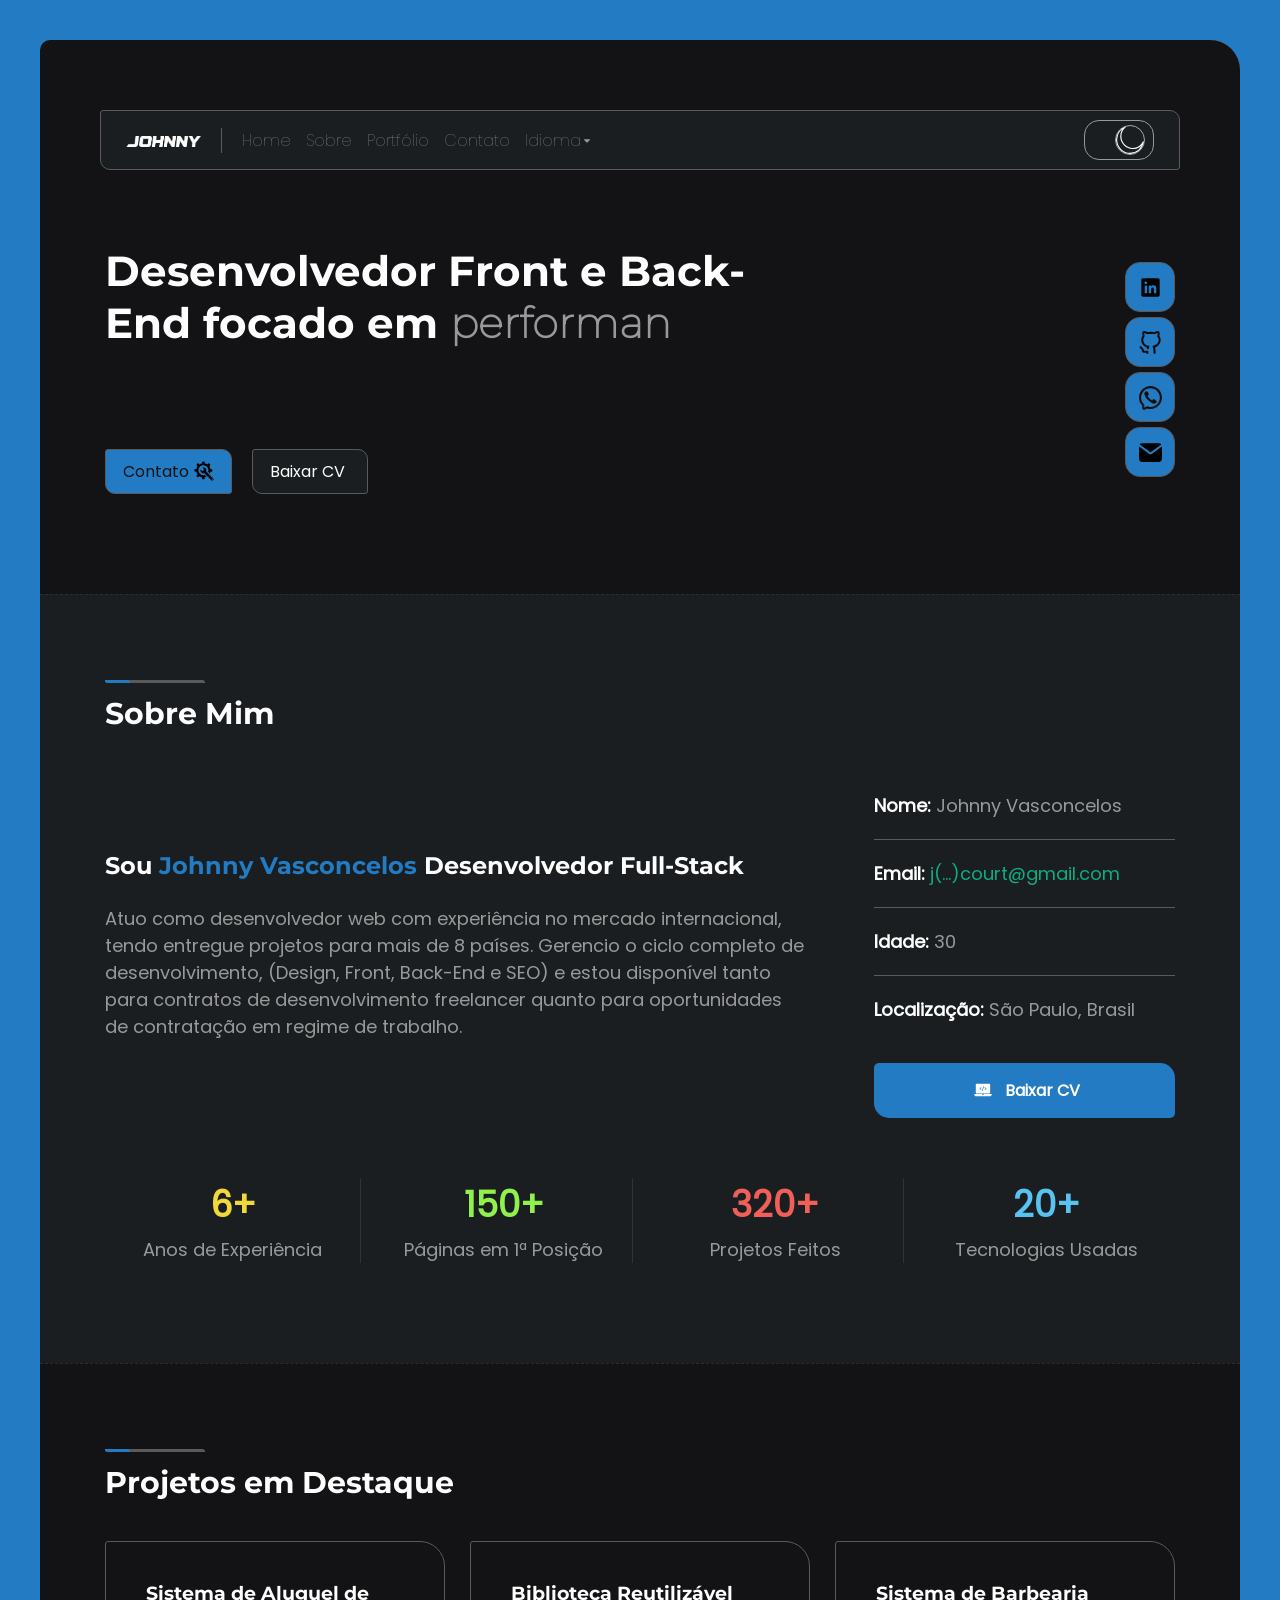
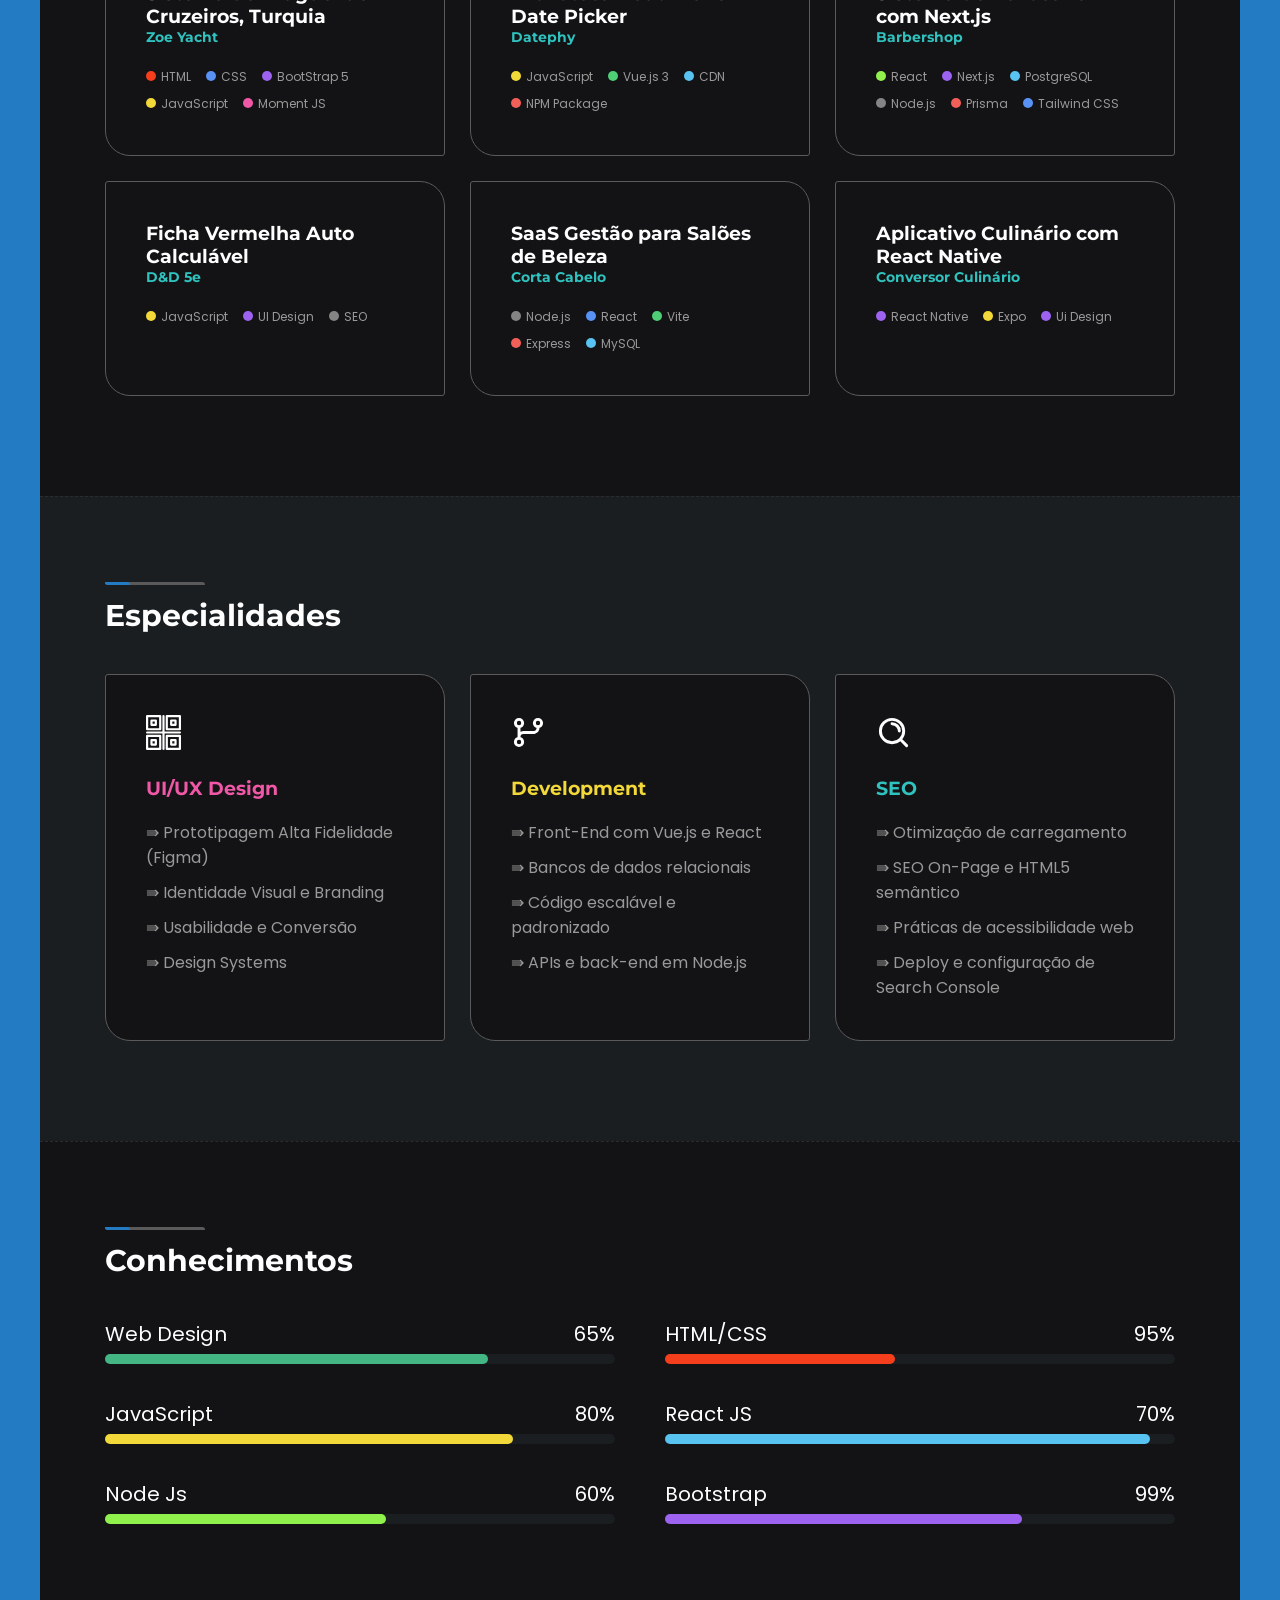
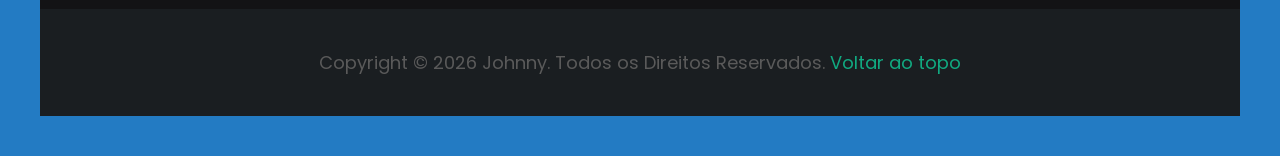
==== commit c832fc27: "app conversor de medidas" ====
--- a/index.html
+++ b/index.html
@@ -399,13 +399,13 @@
                     class="section__image"
                   />
                   <h3>
-                    Cardápio Digital Inteligente
-                    <span class="emphasis">Grab Eats</span>
+                    Aplicativo Culinário com React Native
+                    <span class="emphasis">Conversor Culinário</span>
                   </h3>
                   <p>
-                    <span class="section__mark php">PHP</span>
-                    <span class="section__mark javascript">JavaScript</span>
-                    <span class="section__mark mysql">MySQL</span>
+                    <span class="section__mark php">React Native</span>
+                    <span class="section__mark javascript">Expo</span>
+                    <span class="section__mark ui">Ui Design</span>
                   </p>
                 </article>
               </div>
@@ -589,14 +589,16 @@
                     </div>
                     <div class="modal__text">
                       <header>
-                        <h3>Sistema de Aluguel de Cruzeiros</h3>
-                        <img src="#" alt="zoe yacht" class="zoe yacht" />
+                        <h3>Sistema de Barbearia com Next.js</h3>
                       </header>
                       <p>
-                        Date Picker Sistema Front-End de Aluguel de Cruzeiros
-                        com Moment JS para uma impresa na Turquia, chamada Zoe
-                        Yacht. O projeto envolveu muitas horas, mas está ainda
-                        no ar no site da empresa www.zoeyacht.com/rent.
+                        Sistema para agendamento de barbearias que conecta
+                        clientes a diversos estabelecimentos em uma única
+                        plataforma. Desenvolvido com Next.js, React, Tailwind
+                        CSS, Prisma e PostgreSQL, o sistema conta com login via
+                        Google e pagamentos integrados ao Stripe, permitindo que
+                        o usuário escolha uma barbearia, selecione o corte e
+                        agende seu horário.
                       </p>
                       <h4>Tecnologias Utilizadas</h4>
                       <ul>
@@ -725,28 +727,26 @@
               <article class="modal">
                 <div class="modal__container">
                   <header>
-                    <h2>Cardápio Digital Inteligente</h2>
+                    <h2>Aplicativo Culinário com React Native</h2>
                     <div class="close-modal">✖</div>
                   </header>
                   <div class="modal__body">
                     <div class="modal__image">
-                      <h3>
-                        Date Picker com Moment JS, HTML, CSS & BootStrap 5
-                      </h3>
+                      <h3>Conversor de Medidas Culinárias</h3>
                       <img
                         src="./assets/images/modal-1.png"
                         alt="portfólio 1 webp"
                         class="modal__img"
                       />
                       <div class="modal__buttons">
-                        <a class="modal__button" href="#"
-                          ><img
-                            src="./assets/icons/github.svg"
+                        <a class="modal__button" target="_blank" href="#"
+                          ><img
+                            src="./assets/icons/link.svg"
                             alt="link icon svg"
                             class="modal__icon"
                           /><span>Visualizar projeto</span>
                         </a>
-                        <a class="modal__button" href="#"
+                        <a class="modal__button" target="_blank" href="#"
                           ><img
                             src="./assets/icons/github.svg"
                             alt="github icon svg"
@@ -757,22 +757,19 @@
                     </div>
                     <div class="modal__text">
                       <header>
-                        <h3>Sistema de Aluguel de Cruzeiros</h3>
-                        <img src="#" alt="zoe yacht" class="zoe yacht" />
+                        <h3>Feito com React Native + Expo</h3>
                       </header>
                       <p>
-                        Date Picker Sistema Front-End de Aluguel de Cruzeiros
-                        com Moment JS para uma impresa na Turquia, chamada Zoe
-                        Yacht. O projeto envolveu muitas horas, mas está ainda
-                        no ar no site da empresa www.zoeyacht.com/rent.
+                        App conversor de medidas culinárias feito especialmente
+                        para transformar xícaras em colheres de sopa e outras
+                        proporções de receitas de forma rápida. Desenvolvido
+                        puramente com React Native e com a Biblioteca Expo.
                       </p>
                       <h4>Tecnologias Utilizadas</h4>
                       <ul>
-                        <li>● JavaScript (Moment JS)</li>
-                        <li>● HTML</li>
-                        <li>● CSS</li>
-                        <li>● UI Design</li>
-                        <li>● BootStrap 5</li>
+                        <li>● React Native</li>
+                        <li>● Expo</li>
+                        <li>● Ui Design</li>
                       </ul>
                     </div>
                   </div>
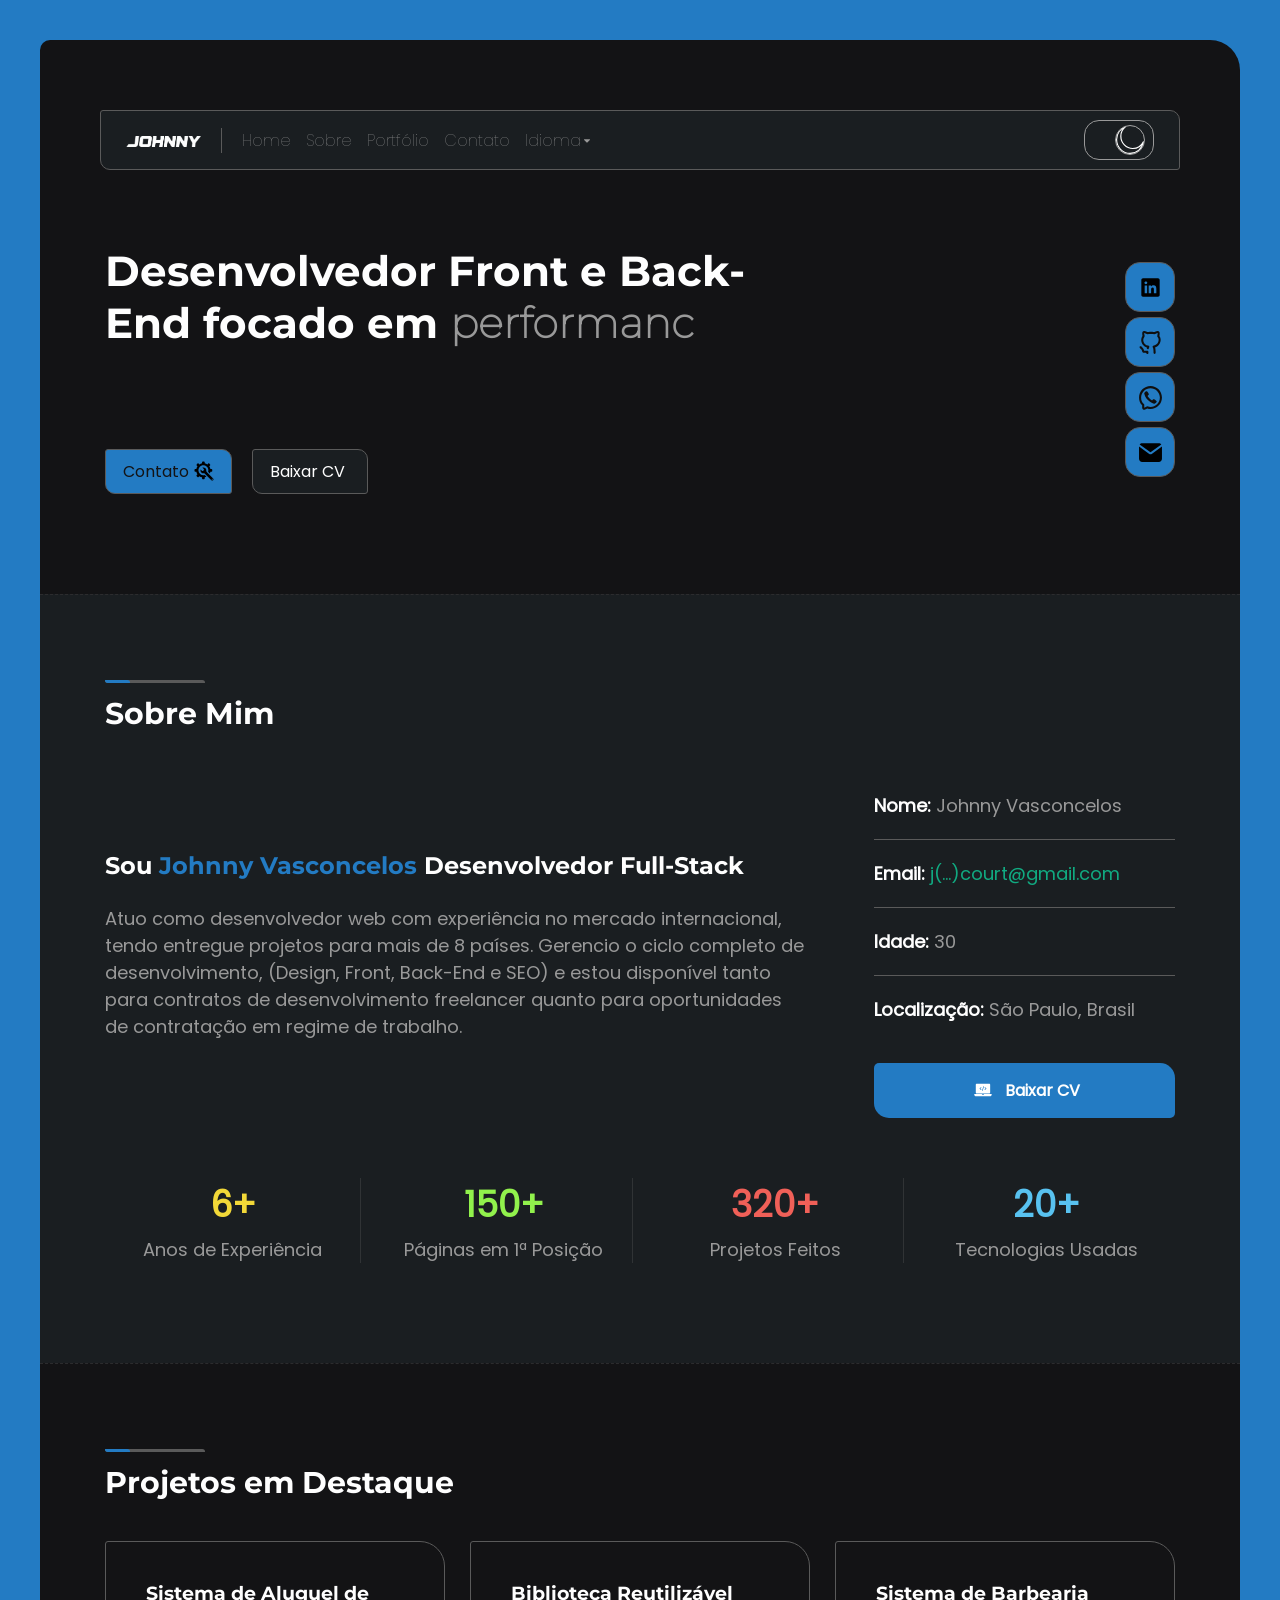
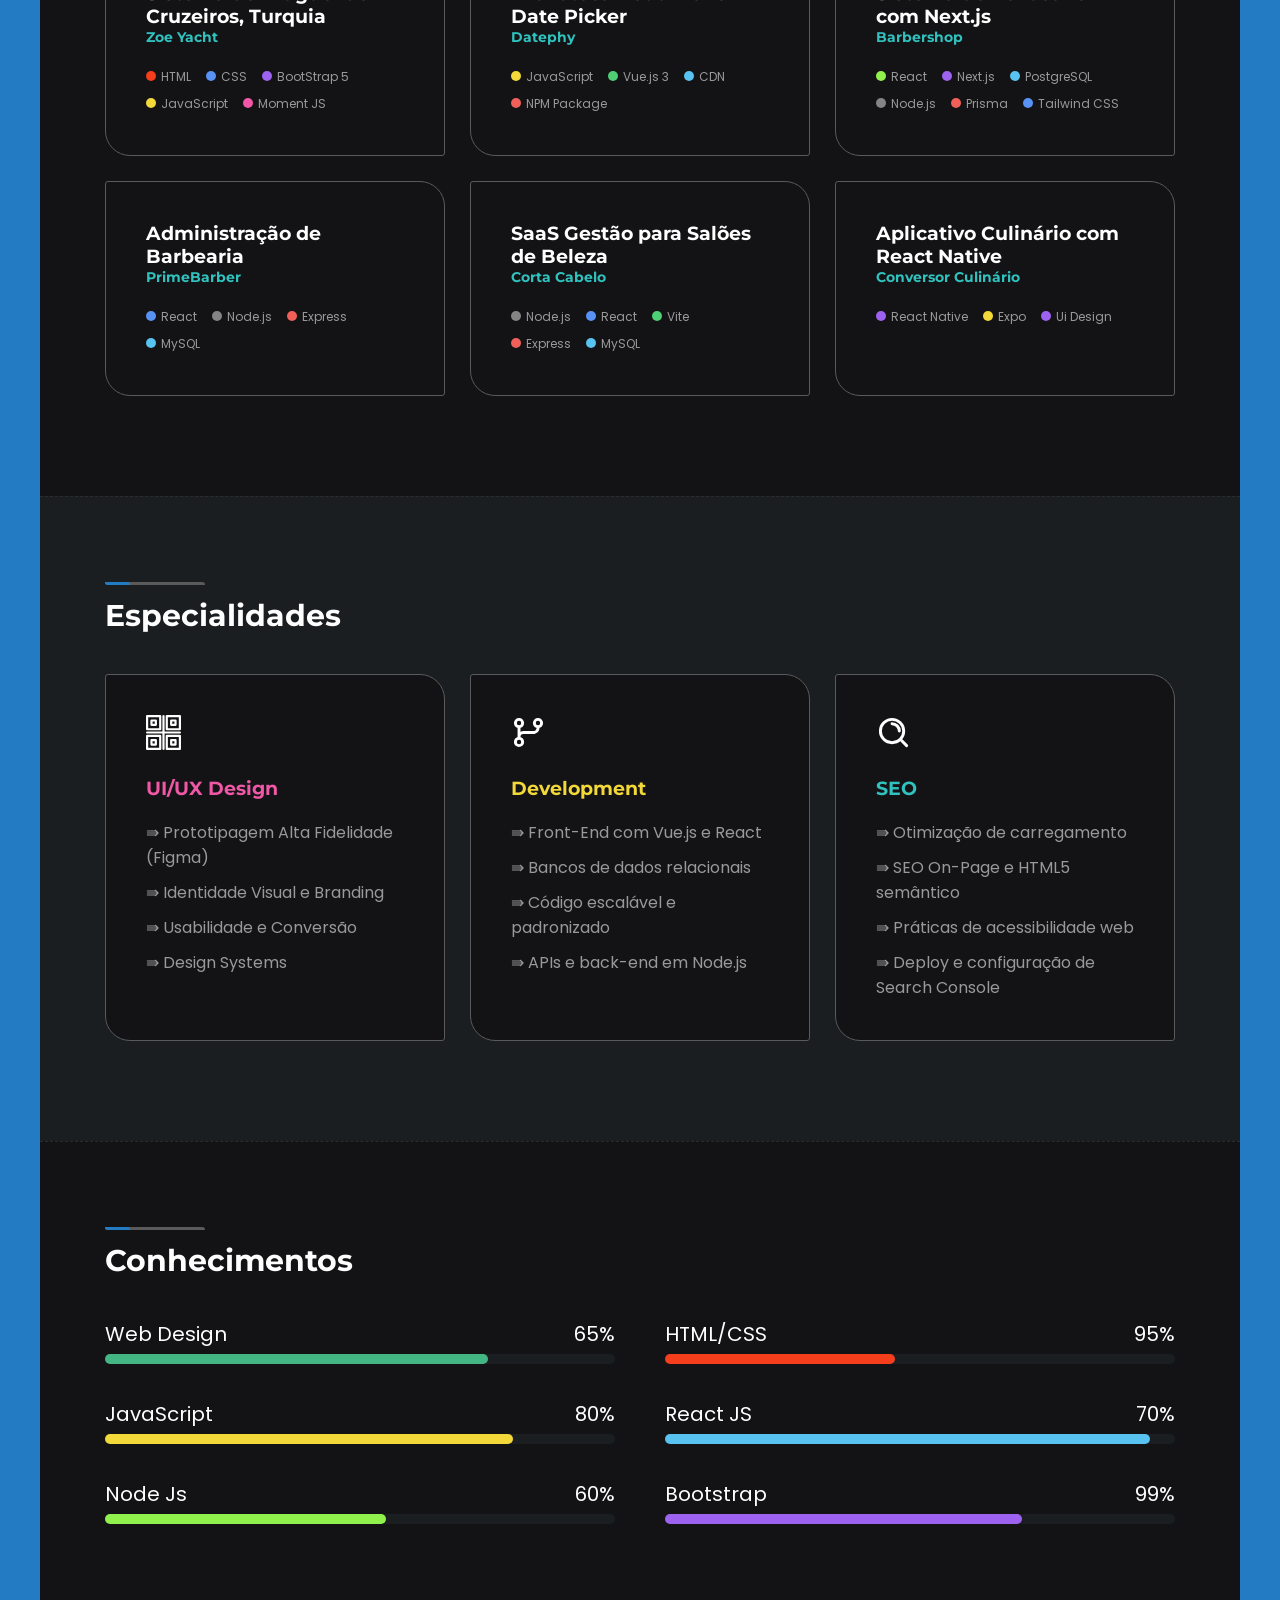
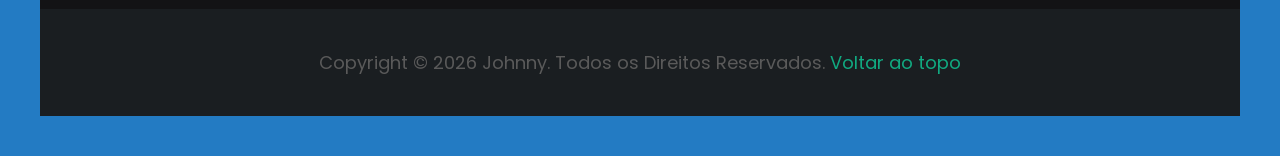
==== commit a0c31367: "sistema mysql, react" ====
--- a/index.html
+++ b/index.html
@@ -365,13 +365,14 @@
                     class="section__image"
                   />
                   <h3>
-                    Ficha Vermelha Auto Calculável
-                    <span class="emphasis">D&D 5e</span>
+                    Administração de Barbearia
+                    <span class="emphasis">PrimeBarber</span>
                   </h3>
                   <p>
-                    <span class="section__mark javascript">JavaScript</span>
-                    <span class="section__mark ui">UI Design</span>
-                    <span class="section__mark seo">SEO</span>
+                    <span class="section__mark react">React</span>
+                    <span class="section__mark node">Node.js</span>
+                    <span class="section__mark express">Express</span>
+                    <span class="section__mark mysql">MySQL</span>
                   </p>
                 </article>
                 <article class="section__card open-modal">
@@ -615,7 +616,65 @@
               <article class="modal">
                 <div class="modal__container">
                   <header>
-                    <h2>Ficha Vermelha Auto Calculável</h2>
+                    <h2>Painel de Administração de Barbearia</h2>
+                    <div class="close-modal">✖</div>
+                  </header>
+                  <div class="modal__body">
+                    <div class="modal__image">
+                      <h3>React, Node.js, Express & MySQL</h3>
+                      <img
+                        src="./assets/images/modal-4.webp"
+                        alt="portfólio 1 webp"
+                        class="modal__img"
+                      />
+                      <div class="modal__buttons">
+                        <a
+                          class="modal__button"
+                          target="_blank"
+                          href="https://prime-barber.vercel.app/"
+                          ><img
+                            src="./assets/icons/link.svg"
+                            alt="link icon svg"
+                            class="modal__icon"
+                          /><span>Visualizar projeto</span>
+                        </a>
+                        <a
+                          class="modal__button"
+                          target="_blank"
+                          href="https://github.com/johnnyvasconcelos/Prime-Barber/"
+                          ><img
+                            src="./assets/icons/github.svg"
+                            alt="github icon svg"
+                            class="modal__icon"
+                          /><span>Ver no Github</span></a
+                        >
+                      </div>
+                    </div>
+                    <div class="modal__text">
+                      <header>
+                        <h3>Gerenciar Barbearia</h3>
+                      </header>
+                      <p>
+                        Sistema de administração de barbearia que permite que os
+                        proprietários de barbearias gerenciem seus serviços,
+                        horários e clientes, oferecendo uma interface amigável e
+                        funcionalidades simples.
+                      </p>
+                      <h4>Tecnologias Utilizadas</h4>
+                      <ul>
+                        <li>● React</li>
+                        <li>● Node.js</li>
+                        <li>● Express</li>
+                        <li>● MySQL</li>
+                      </ul>
+                    </div>
+                  </div>
+                </div>
+              </article>
+              <article class="modal">
+                <div class="modal__container">
+                  <header>
+                    <h2>Saas Gestão para Salões de Beleza</h2>
                     <div class="close-modal">✖</div>
                   </header>
                   <div class="modal__body">
@@ -671,62 +730,6 @@
               <article class="modal">
                 <div class="modal__container">
                   <header>
-                    <h2>Saas Gestão para Salões de Beleza</h2>
-                    <div class="close-modal">✖</div>
-                  </header>
-                  <div class="modal__body">
-                    <div class="modal__image">
-                      <h3>
-                        Date Picker com Moment JS, HTML, CSS & BootStrap 5
-                      </h3>
-                      <img
-                        src="./assets/images/modal-1.png"
-                        alt="portfólio 1 webp"
-                        class="modal__img"
-                      />
-                      <div class="modal__buttons">
-                        <a class="modal__button" href="#"
-                          ><img
-                            src="./assets/icons/github.svg"
-                            alt="link icon svg"
-                            class="modal__icon"
-                          /><span>Visualizar projeto</span>
-                        </a>
-                        <a class="modal__button" href="#"
-                          ><img
-                            src="./assets/icons/github.svg"
-                            alt="github icon svg"
-                            class="modal__icon"
-                          /><span>Ver no Github</span></a
-                        >
-                      </div>
-                    </div>
-                    <div class="modal__text">
-                      <header>
-                        <h3>Sistema de Aluguel de Cruzeiros</h3>
-                        <img src="#" alt="zoe yacht" class="zoe yacht" />
-                      </header>
-                      <p>
-                        Date Picker Sistema Front-End de Aluguel de Cruzeiros
-                        com Moment JS para uma impresa na Turquia, chamada Zoe
-                        Yacht. O projeto envolveu muitas horas, mas está ainda
-                        no ar no site da empresa www.zoeyacht.com/rent.
-                      </p>
-                      <h4>Tecnologias Utilizadas</h4>
-                      <ul>
-                        <li>● JavaScript (Moment JS)</li>
-                        <li>● HTML</li>
-                        <li>● CSS</li>
-                        <li>● UI Design</li>
-                        <li>● BootStrap 5</li>
-                      </ul>
-                    </div>
-                  </div>
-                </div>
-              </article>
-              <article class="modal">
-                <div class="modal__container">
-                  <header>
                     <h2>Aplicativo Culinário com React Native</h2>
                     <div class="close-modal">✖</div>
                   </header>
@@ -734,19 +737,25 @@
                     <div class="modal__image">
                       <h3>Conversor de Medidas Culinárias</h3>
                       <img
-                        src="./assets/images/modal-1.png"
+                        src="./assets/images/modal-6.webp"
                         alt="portfólio 1 webp"
                         class="modal__img"
                       />
                       <div class="modal__buttons">
-                        <a class="modal__button" target="_blank" href="#"
+                        <a
+                          class="modal__button"
+                          target="_blank"
+                          href="https://play.google.com/store/apps/details?id=com.johnnym01.appconversormedidas&hl=pt_BR"
                           ><img
                             src="./assets/icons/link.svg"
                             alt="link icon svg"
                             class="modal__icon"
                           /><span>Visualizar projeto</span>
                         </a>
-                        <a class="modal__button" target="_blank" href="#"
+                        <a
+                          class="modal__button"
+                          target="_blank"
+                          href="https://github.com/johnnyvasconcelos/app-conversao-medidas-culinarias"
                           ><img
                             src="./assets/icons/github.svg"
                             alt="github icon svg"
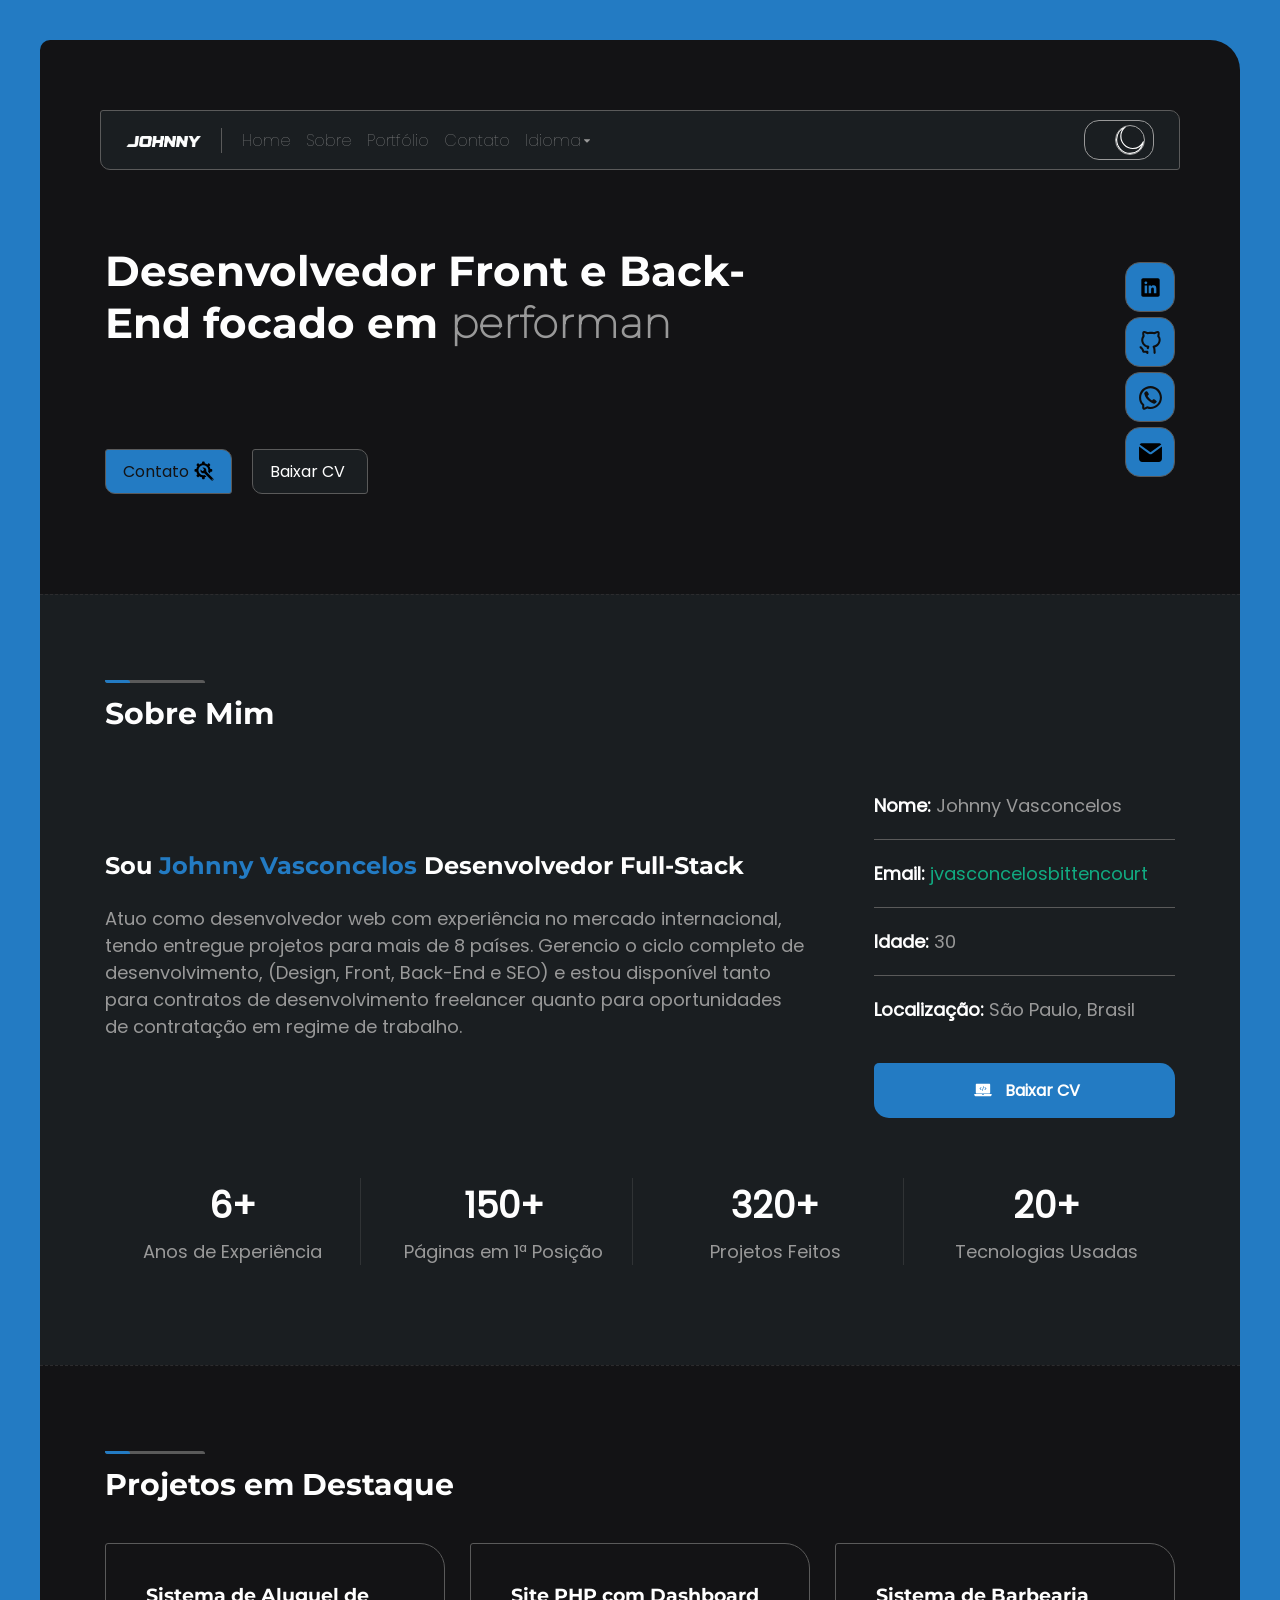
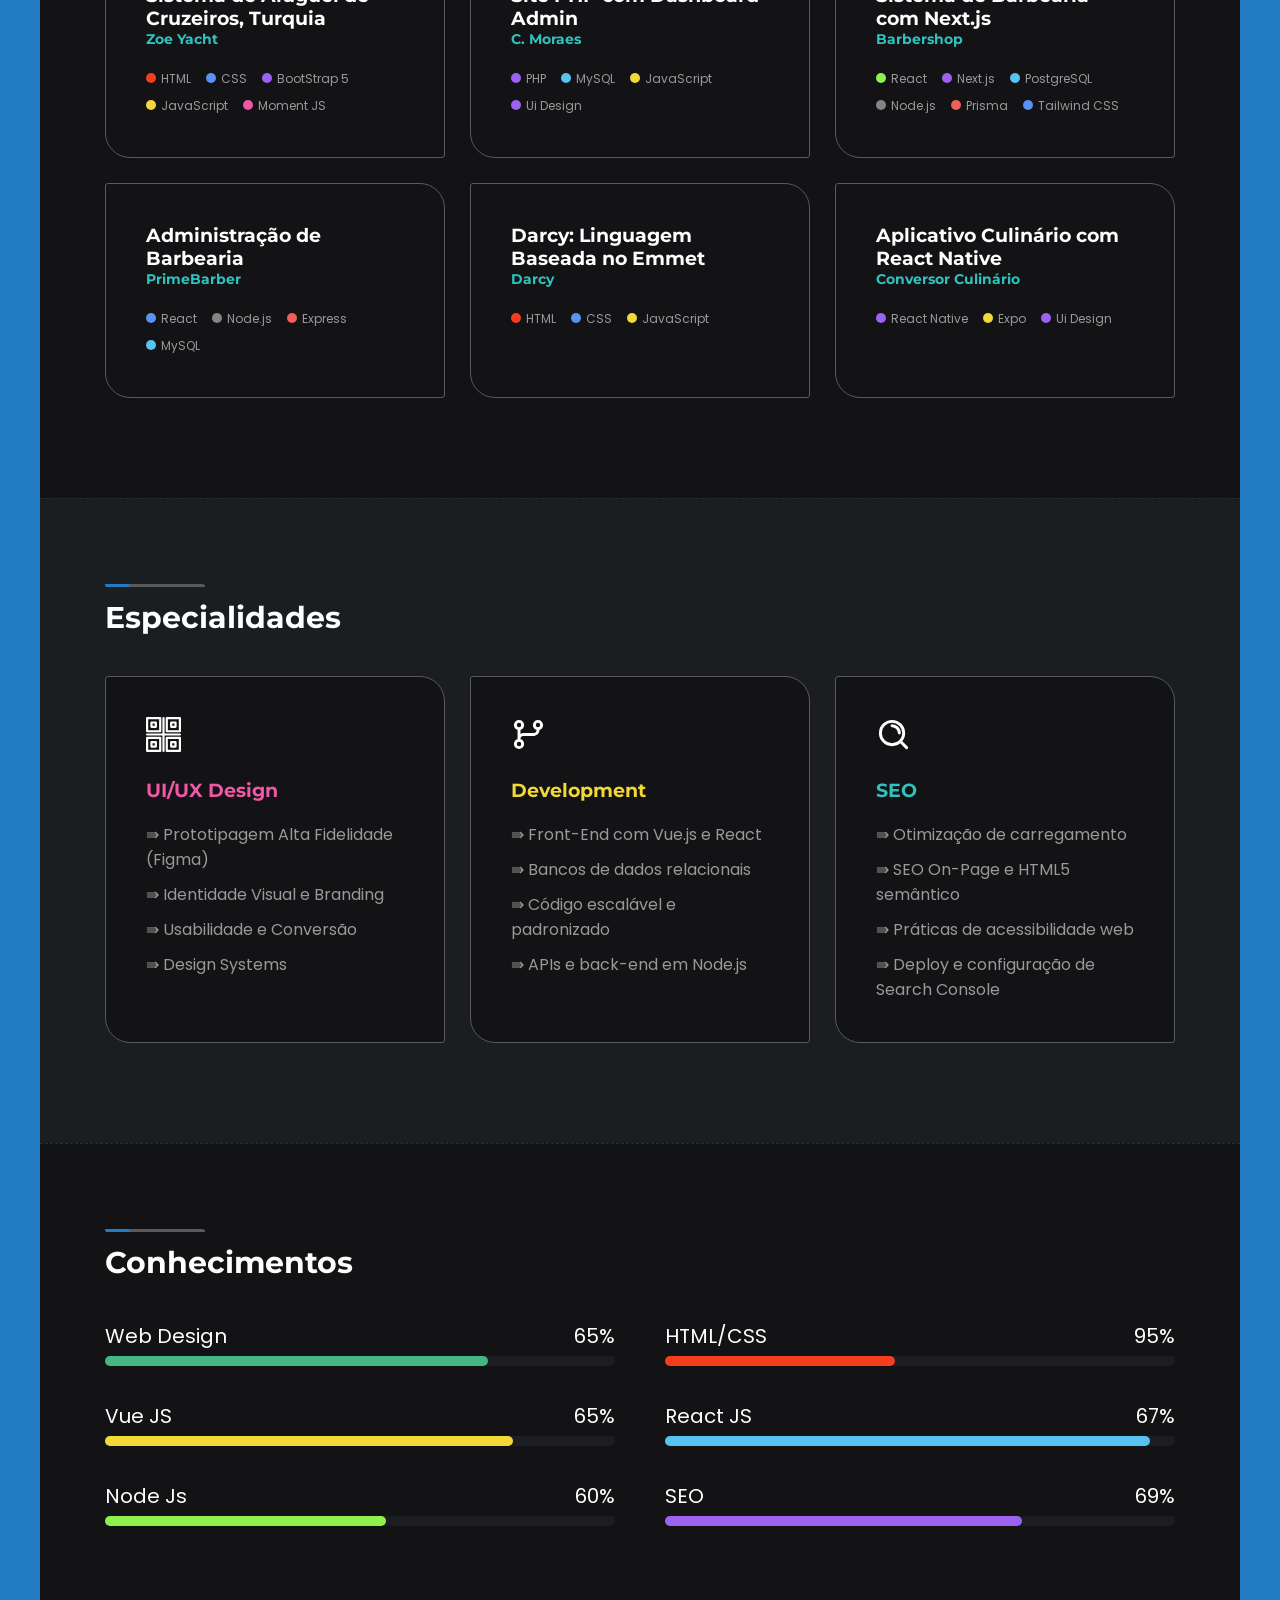
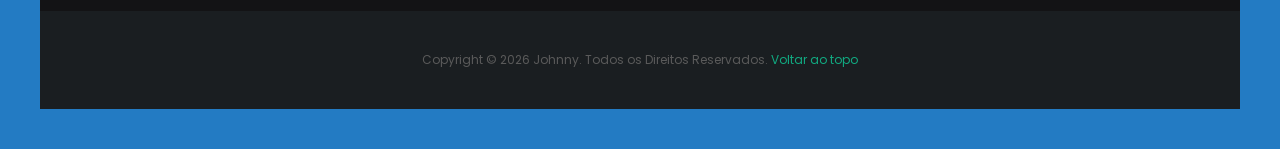
==== commit f8ff31ce: "ajustes" ====
--- a/index.html
+++ b/index.html
@@ -259,7 +259,7 @@
                   <li title="jvasconcelosbittencourt@gmail.com">
                     <b>Email:</b>
                     <a href="mailto:jvasconcelosbittencourt@gmail.com"
-                      >j(...)court@gmail.com</a
+                      >jvasconcelos<wbr />bittencourt</a
                     >
                   </li>
                   <li><b>Idade:</b> 30</li>
@@ -327,14 +327,14 @@
                     class="section__image"
                   />
                   <h3>
-                    Biblioteca Reutilizável Date Picker
-                    <span class="emphasis">Datephy</span>
+                    Site PHP com Dashboard Admin
+                    <span class="emphasis">C. Moraes</span>
                   </h3>
                   <p>
+                    <span class="section__mark php">PHP</span>
+                    <span class="section__mark mysql">MySQL</span>
                     <span class="section__mark javascript">JavaScript</span>
-                    <span class="section__mark vue">Vue.js 3</span>
-                    <span class="section__mark cdn">CDN</span>
-                    <span class="section__mark npm">NPM Package</span>
+                    <span class="section__mark ui">Ui Design</span>
                   </p>
                 </article>
                 <article class="section__card open-modal">
@@ -382,15 +382,13 @@
                     class="section__image"
                   />
                   <h3>
-                    SaaS Gestão para Salões de Beleza
-                    <span class="emphasis">Corta Cabelo</span>
+                    Darcy: Linguagem Baseada no Emmet
+                    <span class="emphasis">Darcy</span>
                   </h3>
                   <p>
-                    <span class="section__mark node">Node.js</span>
-                    <span class="section__mark react">React</span>
-                    <span class="section__mark vite">Vite</span>
-                    <span class="section__mark express">Express</span>
-                    <span class="section__mark mysql">MySQL</span>
+                    <span class="section__mark html">HTML</span>
+                    <span class="section__mark css">CSS</span>
+                    <span class="section__mark javascript">JavaScript</span>
                   </p>
                 </article>
                 <article class="section__card open-modal">
@@ -497,28 +495,32 @@
               <article class="modal">
                 <div class="modal__container">
                   <header>
-                    <h2>Biblioteca Reutilizável Date Picker</h2>
+                    <h2>Site PHP com Painel Admin</h2>
                     <div class="close-modal">✖</div>
                   </header>
                   <div class="modal__body">
                     <div class="modal__image">
-                      <h3>
-                        Date Picker com Moment JS, HTML, CSS & BootStrap 5
-                      </h3>
+                      <h3>PHP, MySQL, JavaScript & UI Design</h3>
                       <img
-                        src="./assets/images/modal-1.png"
+                        src="./assets/images/modal-3.webp"
                         alt="portfólio 1 webp"
                         class="modal__img"
                       />
                       <div class="modal__buttons">
-                        <a class="modal__button" href="#"
-                          ><img
-                            src="./assets/icons/github.svg"
+                        <a
+                          class="modal__button"
+                          href="https://christianmoraes.com.br"
+                          target="_blank"
+                          ><img
+                            src="./assets/icons/link.svg"
                             alt="link icon svg"
                             class="modal__icon"
                           /><span>Visualizar projeto</span>
                         </a>
-                        <a class="modal__button" href="#"
+                        <a
+                          class="modal__button"
+                          href="https://github.com/johnnyvasconcelos/CM-Singer"
+                          target="_blank"
                           ><img
                             src="./assets/icons/github.svg"
                             alt="github icon svg"
@@ -529,22 +531,20 @@
                     </div>
                     <div class="modal__text">
                       <header>
-                        <h3>Sistema de Aluguel de Cruzeiros</h3>
-                        <img src="#" alt="zoe yacht" class="zoe yacht" />
+                        <h3>Site de Cantor Cristão</h3>
                       </header>
                       <p>
-                        Date Picker Sistema Front-End de Aluguel de Cruzeiros
-                        com Moment JS para uma impresa na Turquia, chamada Zoe
-                        Yacht. O projeto envolveu muitas horas, mas está ainda
-                        no ar no site da empresa www.zoeyacht.com/rent.
+                        Site completo para cantor católico com exibição de
+                        apresentações, galerias de fotos e vídeos, blog e
+                        sistema de login com painel administrativo para o
+                        gerenciamento de todo o conteúdo.
                       </p>
                       <h4>Tecnologias Utilizadas</h4>
                       <ul>
-                        <li>● JavaScript (Moment JS)</li>
-                        <li>● HTML</li>
-                        <li>● CSS</li>
+                        <li>● PHP</li>
+                        <li>● MySQL</li>
+                        <li>● JavaScript</li>
                         <li>● UI Design</li>
-                        <li>● BootStrap 5</li>
                       </ul>
                     </div>
                   </div>
@@ -674,28 +674,29 @@
               <article class="modal">
                 <div class="modal__container">
                   <header>
-                    <h2>Saas Gestão para Salões de Beleza</h2>
+                    <h2>Linguagem Baseada no Emmet</h2>
                     <div class="close-modal">✖</div>
                   </header>
                   <div class="modal__body">
                     <div class="modal__image">
-                      <h3>
-                        Date Picker com Moment JS, HTML, CSS & BootStrap 5
-                      </h3>
+                      <h3>Comandos para construir elementos HTML simples</h3>
                       <img
-                        src="./assets/images/modal-1.png"
+                        src="./assets/images/modal-5.webp"
                         alt="portfólio 1 webp"
                         class="modal__img"
                       />
                       <div class="modal__buttons">
-                        <a class="modal__button" href="#"
-                          ><img
-                            src="./assets/icons/github.svg"
+                        <a class="modal__button" target="_blank" href="#"
+                          ><img
+                            src="./assets/icons/link.svg"
                             alt="link icon svg"
                             class="modal__icon"
                           /><span>Visualizar projeto</span>
                         </a>
-                        <a class="modal__button" href="#"
+                        <a
+                          class="modal__button"
+                          target="_blank"
+                          href="https://github.com/johnnyvasconcelos/darcy"
                           ><img
                             src="./assets/icons/github.svg"
                             alt="github icon svg"
@@ -706,22 +707,22 @@
                     </div>
                     <div class="modal__text">
                       <header>
-                        <h3>Sistema de Aluguel de Cruzeiros</h3>
-                        <img src="#" alt="zoe yacht" class="zoe yacht" />
+                        <h3>Comandos Simples</h3>
                       </header>
                       <p>
-                        Date Picker Sistema Front-End de Aluguel de Cruzeiros
-                        com Moment JS para uma impresa na Turquia, chamada Zoe
-                        Yacht. O projeto envolveu muitas horas, mas está ainda
-                        no ar no site da empresa www.zoeyacht.com/rent.
+                        Linguagem criada por mim baseada na sintaxe do Emmet,
+                        onde você escreve uma única linha de atalhos
+                        estruturados no terminal para gerar blocos inteiros de
+                        código de uma vez. Em vez de abrir o editor e digitar
+                        tag por tag, uma expressão lógica exibe os elementos e a
+                        hierarquia que deseja, e a CLI processa essa instrução
+                        para criar os arquivos HTML e CSS instantaneamente.
                       </p>
                       <h4>Tecnologias Utilizadas</h4>
                       <ul>
-                        <li>● JavaScript (Moment JS)</li>
+                        <li>● JavaScript</li>
                         <li>● HTML</li>
                         <li>● CSS</li>
-                        <li>● UI Design</li>
-                        <li>● BootStrap 5</li>
                       </ul>
                     </div>
                   </div>
@@ -857,13 +858,13 @@
                 <div class="section__grow"></div>
               </div>
               <div class="section__bar">
-                <div class="section__skill">JavaScript</div>
-                <div class="section__value">80%</div>
+                <div class="section__skill">Vue JS</div>
+                <div class="section__value">65%</div>
                 <div class="section__grow"></div>
               </div>
               <div class="section__bar">
                 <div class="section__skill">React JS</div>
-                <div class="section__value">70%</div>
+                <div class="section__value">67%</div>
                 <div class="section__grow"></div>
               </div>
               <div class="section__bar">
@@ -872,8 +873,8 @@
                 <div class="section__grow"></div>
               </div>
               <div class="section__bar">
-                <div class="section__skill">Bootstrap</div>
-                <div class="section__value">99%</div>
+                <div class="section__skill">SEO</div>
+                <div class="section__value">69%</div>
                 <div class="section__grow"></div>
               </div>
             </div>
--- a/assets/styles/main.css
+++ b/assets/styles/main.css
@@ -788,10 +788,11 @@
   border: none;
 }
 .section__number {
-  font-size: 35px;
-  font-weight: 700;
-  color: var(--green);
-}
+  font-size: 36px;
+  font-weight: 900;
+  color: var(--light);
+}
+/*
 .section__score:nth-of-type(1) .section__number {
   color: #f2d838;
 }
@@ -804,6 +805,7 @@
 .section__score:nth-of-type(4) .section__number {
   color: #58c2f0;
 }
+*/
 .section__score p {
   color: var(--gray);
   font-weight: 300;
@@ -879,6 +881,7 @@
 }
 .footer p {
   color: var(--border);
+  font-size: 12px;
 }
 /* responsive settings */
 @media (max-width: 1100px) {
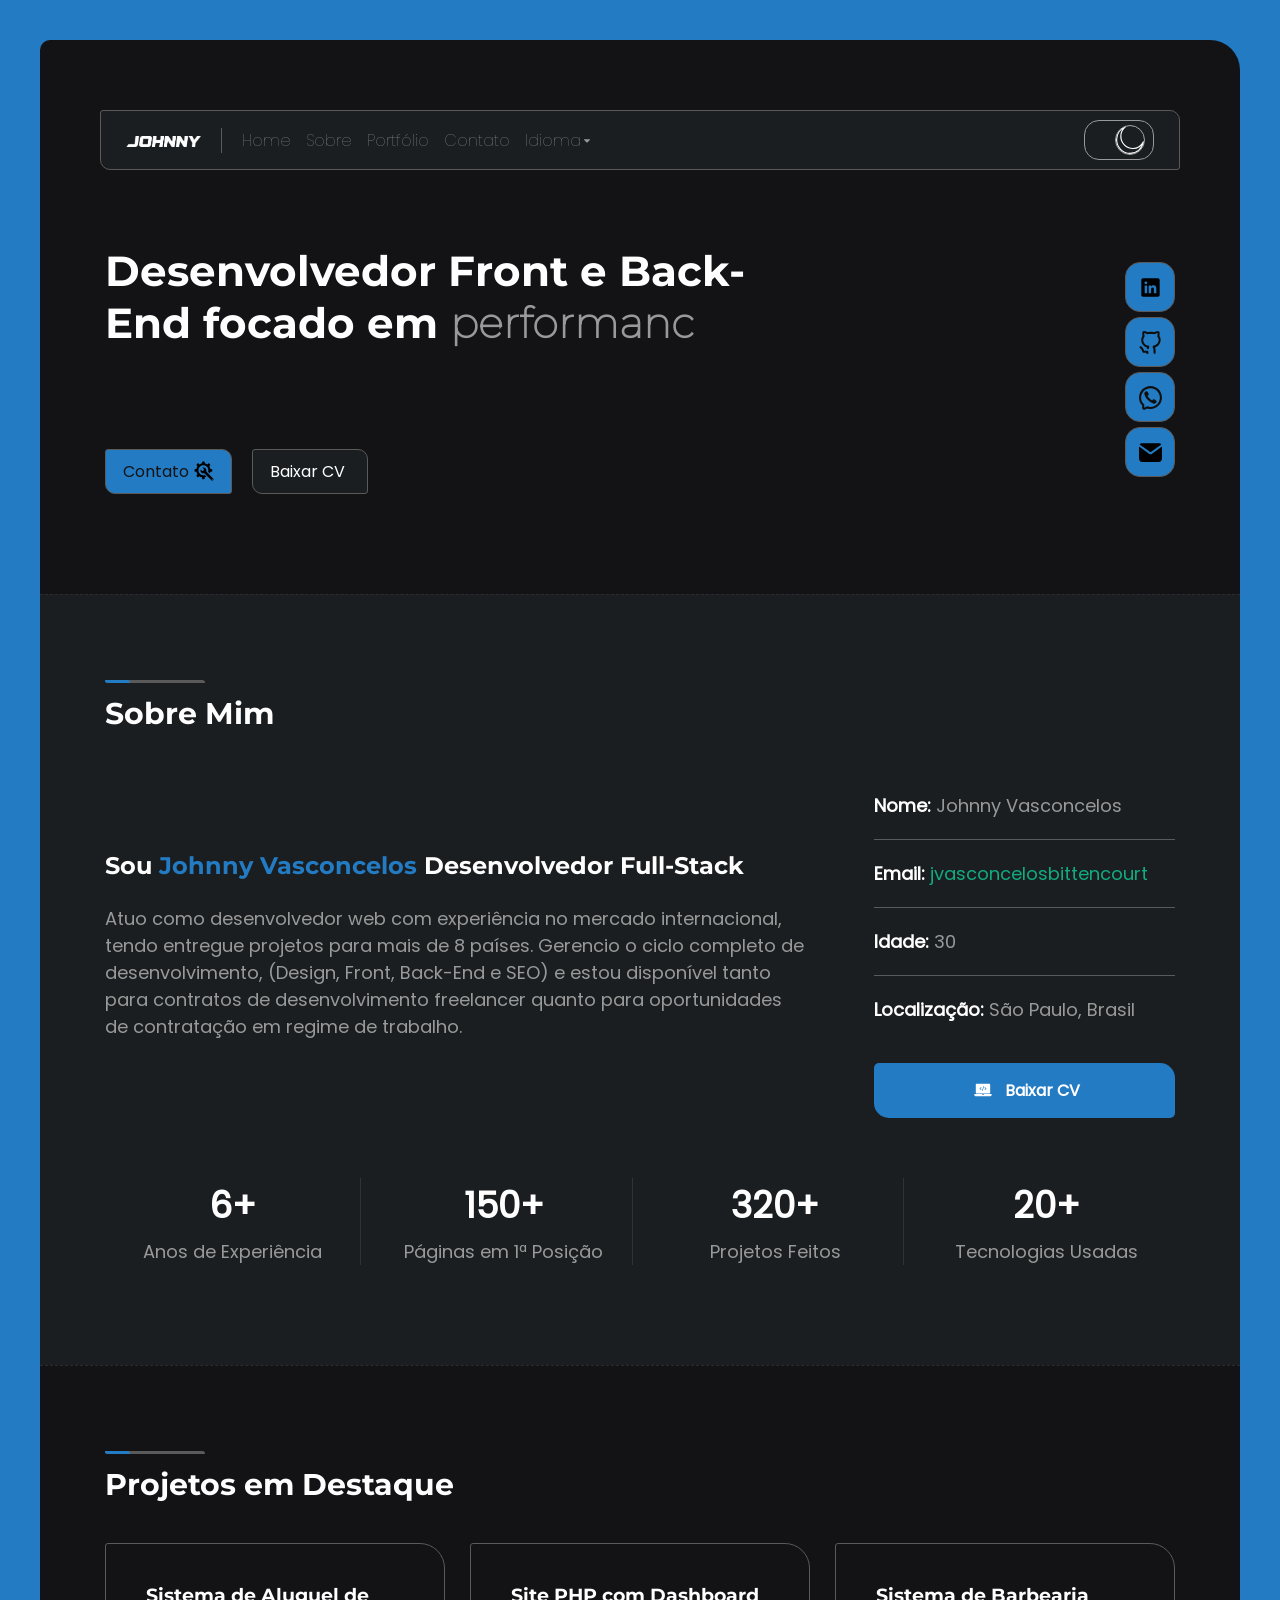
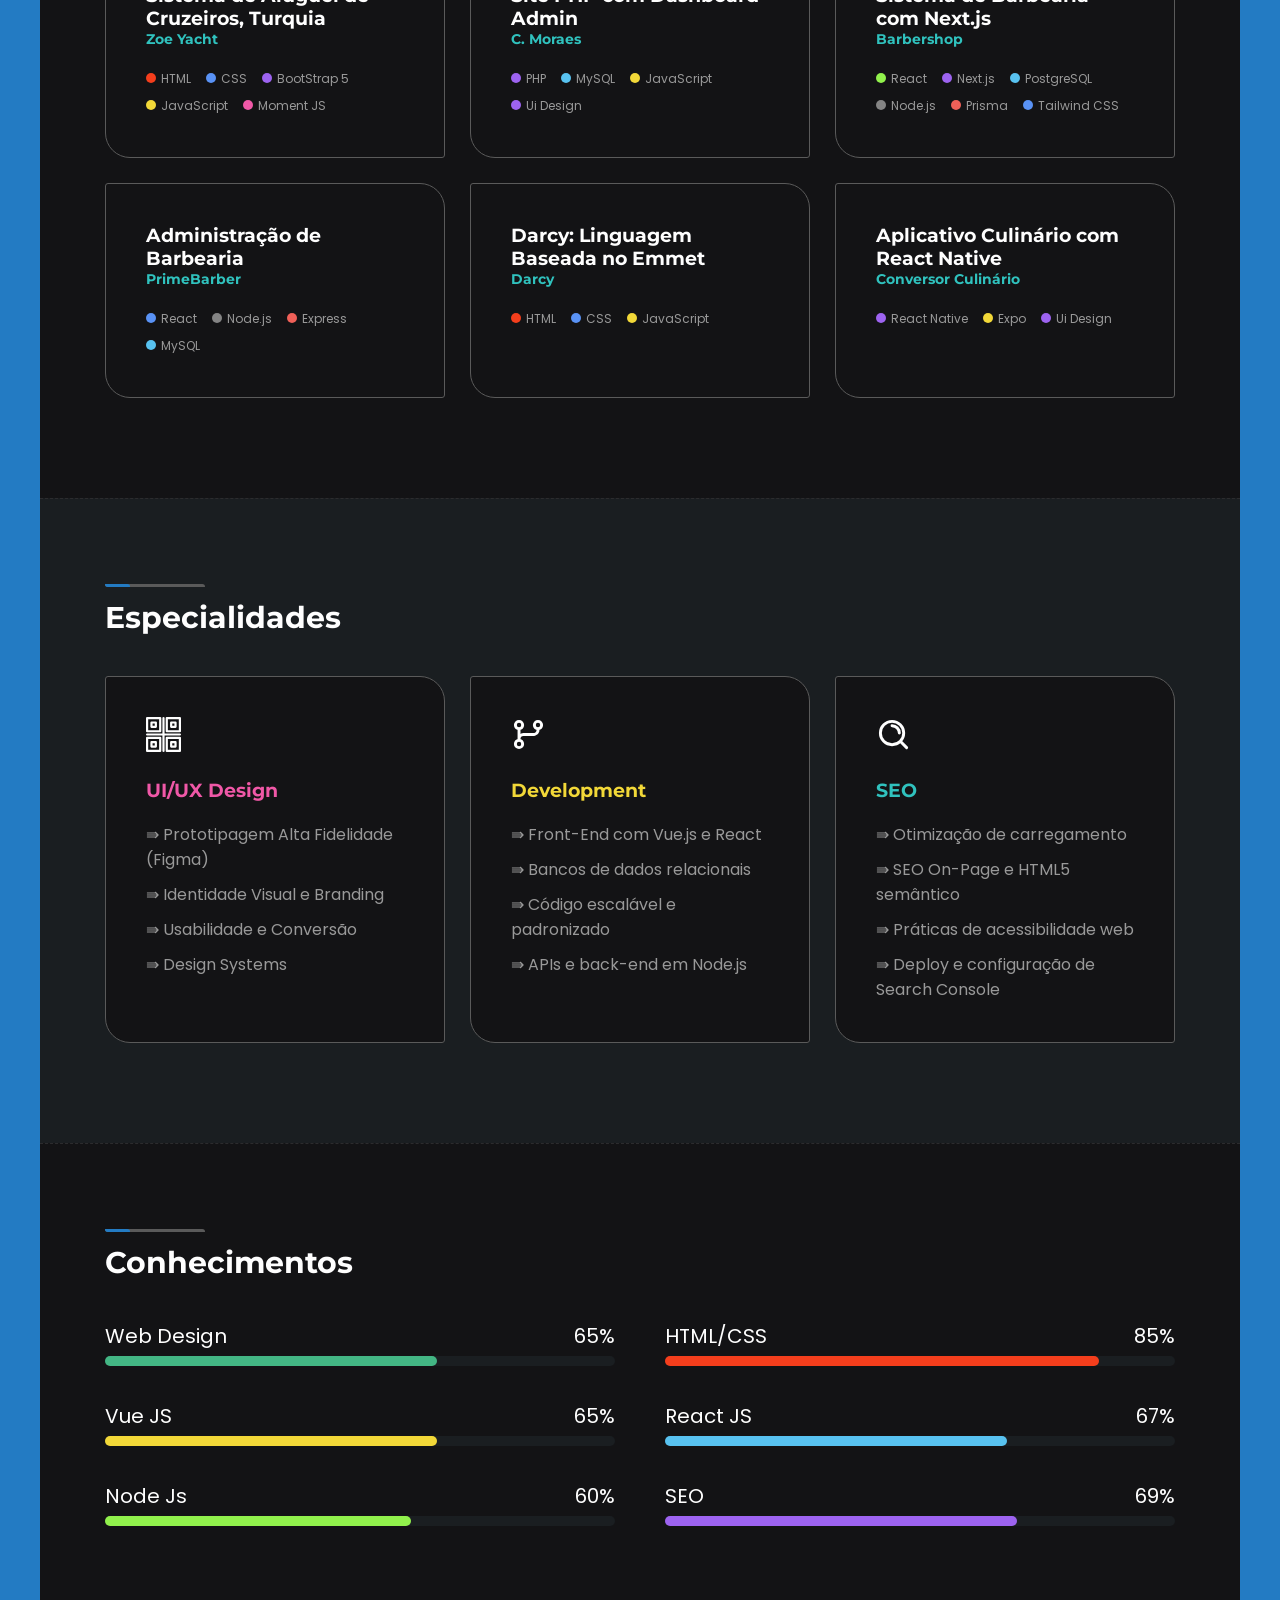
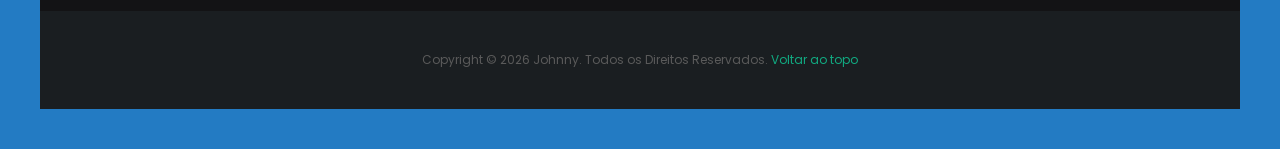
==== commit 12b6a393: "links e ajustes na responsividade" ====
--- a/index.html
+++ b/index.html
@@ -46,7 +46,12 @@
                     <a href="#portfolio" class="menu__link">Portfólio</a>
                   </li>
                   <li class="menu__item">
-                    <a href="#contato" class="menu__link">Contato</a>
+                    <a
+                      target="_blank"
+                      href="https://wa.me/5518997826451"
+                      class="menu__link"
+                      >Contato</a
+                    >
                   </li>
                   <li class="menu__item">
                     <a href="#idioma" class="menu__link"
@@ -57,7 +62,7 @@
                     /></a>
                     <ul class="menu__submenu">
                       <li>
-                        <a href="./index.html"
+                        <a href="./eng/index.html"
                           ><img
                             src="./assets/images/eng.webp"
                             alt="america flag"
@@ -94,6 +99,9 @@
           </nav>
           <nav class="menu__mobile">
             <div class="container column">
+              <div class="close__menu">
+                <img src="./assets/icons/close.svg" alt="close icon svg" />
+              </div>
               <img
                 src="./assets/images/logo.webp"
                 alt="Johnny Vasconcelos Web Developer."
@@ -101,45 +109,56 @@
               />
               <ul>
                 <li class="menu__item">
-                  <img src="./assets/images/home.svg" alt="ícone casa svg" /><a
-                    href="#home"
-                    class="menu__link active"
-                    >Home</a
+                  <a href="#home" class="menu__link active">
+                    <img
+                      src="./assets/icons/home.svg"
+                      class="icon"
+                      alt="ícone casa svg"
+                    />
+                    <span>Home</span></a
                   >
                 </li>
                 <li class="menu__item">
-                  <img src="./assets/images/home.svg" alt="ícone casa svg" /><a
-                    href="#sobre"
-                    class="menu__link"
-                    >Sobre</a
+                  <a href="#sobre" class="menu__link">
+                    <img
+                      class="icon"
+                      src="./assets/icons/user.svg"
+                      alt="ícone casa svg"
+                    /><span>Sobre</span></a
                   >
                 </li>
                 <li class="menu__item">
-                  <img src="./assets/images/home.svg" alt="ícone casa svg" /><a
-                    href="#portfolio"
-                    class="menu__link"
-                    >Portfólio</a
+                  <a href="#portfolio" class="menu__link">
+                    <img
+                      class="icon"
+                      src="./assets/icons/gallery.svg"
+                      alt="ícone gallery svg"
+                    /><span>Portfólio</span></a
                   >
                 </li>
                 <li class="menu__item">
-                  <img src="./assets/images/home.svg" alt="ícone casa svg" /><a
-                    href="#contato"
-                    class="menu__link"
-                    >Contato</a
+                  <a href="#contato" class="menu__link">
+                    <img
+                      class="icon"
+                      src="./assets/icons/phone.svg"
+                      alt="ícone phone"
+                    /><span>Contato</span></a
                   >
                 </li>
                 <li class="menu__item">
-                  <img src="./assets/images/home.svg" alt="ícone casa svg" /><a
-                    href="#idioma"
-                    class="menu__link"
-                    >Idioma<img
+                  <a href="#idioma" class="menu__link"
+                    ><img
+                      src="./assets/icons/language.svg"
+                      class="icon"
+                      alt="ícone idioma svg" /><span>Idioma</span
+                    ><img
                       src="./assets/icons/caret-white.svg"
                       class="caret"
                       alt="caret arrow"
                   /></a>
                   <ul class="menu__submenu">
                     <li>
-                      <a href="./index.html"
+                      <a href="./eng/index.html"
                         ><img
                           src="./assets/images/eng.webp"
                           alt="america flag"
@@ -158,21 +177,33 @@
                 </li>
               </ul>
               <div class="menu__socials">
-                <div class="menu__social">
+                <a
+                  target="_blank"
+                  href="https://github.com/johnnyvasconcelos"
+                  class="menu__social"
+                >
                   <img src="./assets/icons/github.svg" alt="github icon svg" />
-                </div>
-                <div class="menu__social">
+                </a>
+                <a
+                  target="_blank"
+                  href="https://www.linkedin.com/in/jhonatan-vasconcelos-791985277/"
+                  class="menu__social"
+                >
                   <img
                     src="./assets/icons/linkedin.svg"
                     alt="linkedin icon svg"
                   />
-                </div>
-                <div class="menu__social">
+                </a>
+                <a
+                  href="https://wa.me/5518997826451"
+                  target="_blank"
+                  class="menu__social"
+                >
                   <img
                     src="./assets/icons/whatsapp.svg"
                     alt="whatsapp icon svg"
                   />
-                </div>
+                </a>
               </div>
             </div>
           </nav>
@@ -184,7 +215,10 @@
                   <span class="thin">performance e SEO</span>
                 </h1>
                 <div class="main-header__buttons">
-                  <a href="#" class="main-header__btn"
+                  <a
+                    target="_blank"
+                    href="https://wa.me/5518997826451"
+                    class="main-header__btn"
                     ><span>Contato</span>
                     <span class="icon"
                       ><img
@@ -204,19 +238,28 @@
               </div>
               <div class="main-header__social">
                 <div class="main-header__socials">
-                  <a href="#" class="main-header__social-link"
+                  <a
+                    href="https://www.linkedin.com/in/jhonatan-vasconcelos-791985277/"
+                    target="_blank"
+                    class="main-header__social-link"
                     ><img
                       class="main-header__social-icon"
                       src="./assets/icons/linkedin.svg"
                       alt="linkedin"
                   /></a>
-                  <a href="#" class="main-header__social-link"
+                  <a
+                    href="https://github.com/johnnyvasconcelos"
+                    target="_blank"
+                    class="main-header__social-link"
                     ><img
                       class="main-header__social-icon"
                       src="./assets/icons/github.svg"
                       alt="github"
                   /></a>
-                  <a href="#" class="main-header__social-link"
+                  <a
+                    target="_blank"
+                    href="https://wa.me/5518997826451"
+                    class="main-header__social-link"
                     ><img
                       class="main-header__social-icon"
                       src="./assets/icons/whatsapp.svg"
@@ -854,7 +897,7 @@
               </div>
               <div class="section__bar">
                 <div class="section__skill">HTML/CSS</div>
-                <div class="section__value">95%</div>
+                <div class="section__value">85%</div>
                 <div class="section__grow"></div>
               </div>
               <div class="section__bar">
--- a/assets/styles/main.css
+++ b/assets/styles/main.css
@@ -206,6 +206,9 @@
   background-color: var(--dark);
   padding: 25px;
 }
+.menu__mobile .container {
+  position: relative;
+}
 .menu__mobile ul {
   width: 100%;
   display: flex;
@@ -213,6 +216,16 @@
   gap: 5px;
   border-bottom: 1px solid var(--border-transparency);
   padding-bottom: 25px;
+}
+.menu__mobile .close__menu {
+  position: absolute;
+  top: 20px;
+  right: 20px;
+  cursor: pointer;
+}
+.menu__mobile .close__menu img {
+  width: 20px;
+  filter: invert(90%);
 }
 .menu__mobile li a {
   text-transform: uppercase;
@@ -222,6 +235,13 @@
   border-radius: 10px;
   font-weight: bold;
   font-size: 16px;
+  display: flex;
+  align-items: center;
+  gap: 10px;
+}
+.menu__mobile li a .icon {
+  width: 20px;
+  filter: invert(75%);
 }
 .menu__mobile li .active {
   background-color: #1d1b20;
@@ -231,6 +251,17 @@
   opacity: 1;
   transform: translateX(0%);
   z-index: 100;
+}
+.menu__mobile .menu__socials {
+  display: flex;
+  justify-content: center;
+  align-items: center;
+  gap: 15px;
+  margin-top: 30px;
+}
+.menu__mobile .menu__socials .menu__social img {
+  width: 30px;
+  filter: invert(70%);
 }
 .menu__mobile .menu__logo {
   width: 140px;
@@ -847,28 +878,27 @@
 }
 .section__bar:nth-of-type(1) .section__grow::after {
   background-color: #43b684;
-  width: 75%;
+  width: 65%;
 }
 .section__bar:nth-of-type(2) .section__grow::after {
   background-color: #f43e1c;
-  width: 45%;
+  width: 85%;
 }
 .section__bar:nth-of-type(3) .section__grow::after {
   background-color: #f2d838;
-  width: 80%;
+  width: 65%;
 }
 .section__bar:nth-of-type(4) .section__grow::after {
   background-color: #58c2f0;
-  width: 95%;
+  width: 67%;
 }
 .section__bar:nth-of-type(5) .section__grow::after {
   background-color: #91f14c;
-
-  width: 55%;
+  width: 60%;
 }
 .section__bar:nth-of-type(6) .section__grow::after {
   background-color: #9d63f0;
-  width: 70%;
+  width: 69%;
 }
 /* footer */
 .footer {
@@ -906,19 +936,19 @@
   .main-header__buttons {
     margin-top: 40px;
   }
-  .section__cards {
+  .section__cards,
+  .section__area,
+  .section__areas {
+    display: flex;
     flex-direction: column;
-  }
-  .section__areas {
-    flex-direction: column;
+    width: 100%;
     gap: 25px;
   }
   .section__text,
-  .section__info {
-    width: 100%;
-  }
+  .section__info,
   .section__card {
     width: 100%;
+    box-sizing: border-box;
   }
   .modal {
     width: 90%;
@@ -940,9 +970,17 @@
   .arrow {
     display: none;
   }
+  .main-header {
+    padding-bottom: 50px;
+  }
   body,
   .wrapper .wrapper__content {
-    padding: var(--base-mobile);
+    padding: 0;
+  }
+  .container {
+    width: 100%;
+    padding: 0 20px;
+    box-sizing: border-box;
   }
   .main-header__title {
     width: 100%;
@@ -951,15 +989,19 @@
     font-size: 25px;
   }
   .section__scores {
+    display: flex;
     flex-direction: column;
     margin-top: 35px;
+    width: 100%;
   }
   .section__score {
     width: 100%;
-    padding: 10px 0;
+    padding: 15px 0;
     border-right: none;
     border-top: 1px solid var(--border-transparency);
-  }
+    text-align: center;
+  }
+  .section__score:img,
   .section__score:nth-of-type(1) {
     border-top: none;
   }
@@ -967,8 +1009,10 @@
     border-top: 1px solid var(--border-transparency);
   }
   .section__bars {
-    grid-template-columns: repeat(1, 1fr);
-    grid-template-rows: repeat(6, 1fr);
+    display: flex;
+    flex-direction: column;
+    gap: 20px;
+    width: 100%;
   }
   .section__bar {
     width: 100%;
@@ -976,46 +1020,56 @@
   }
   .footer a {
     display: block;
+    margin-top: 10px;
   }
 }
 @media (max-width: 480px) {
   .container {
-    padding: 0;
+    padding: 0 16px;
   }
   .section__card {
     padding: 25px 20px;
+    width: 100%;
   }
   .section__card h3 {
-    font-size: 16px;
+    font-size: 17px;
   }
   .section__list li {
     font-size: 15px;
   }
   .section__icon {
-    max-width: 30px;
+    max-width: 35px;
   }
   h1 {
     font-size: 26px;
+    line-height: 1.3;
   }
   p,
   .section__info li {
     font-size: 16px;
-    padding: 15px 0;
+    padding: 10px 0;
   }
   .section__title {
     font-size: 23px;
   }
   .main-header__buttons {
-    gap: 8px;
+    display: flex;
+    flex-direction: row;
+    width: 100%;
+    gap: 12px;
   }
   .main-header__btn {
-    font-size: 12px;
-    padding: 6px 10px;
+    flex: 1;
+    font-size: 13px;
+    padding: 10px;
+    text-align: center;
+    justify-content: center;
   }
   .section {
-    padding: 50px 0;
+    padding: 40px 0;
   }
   .footer p {
     font-size: 14px;
-  }
-}
+    text-align: center;
+  }
+}
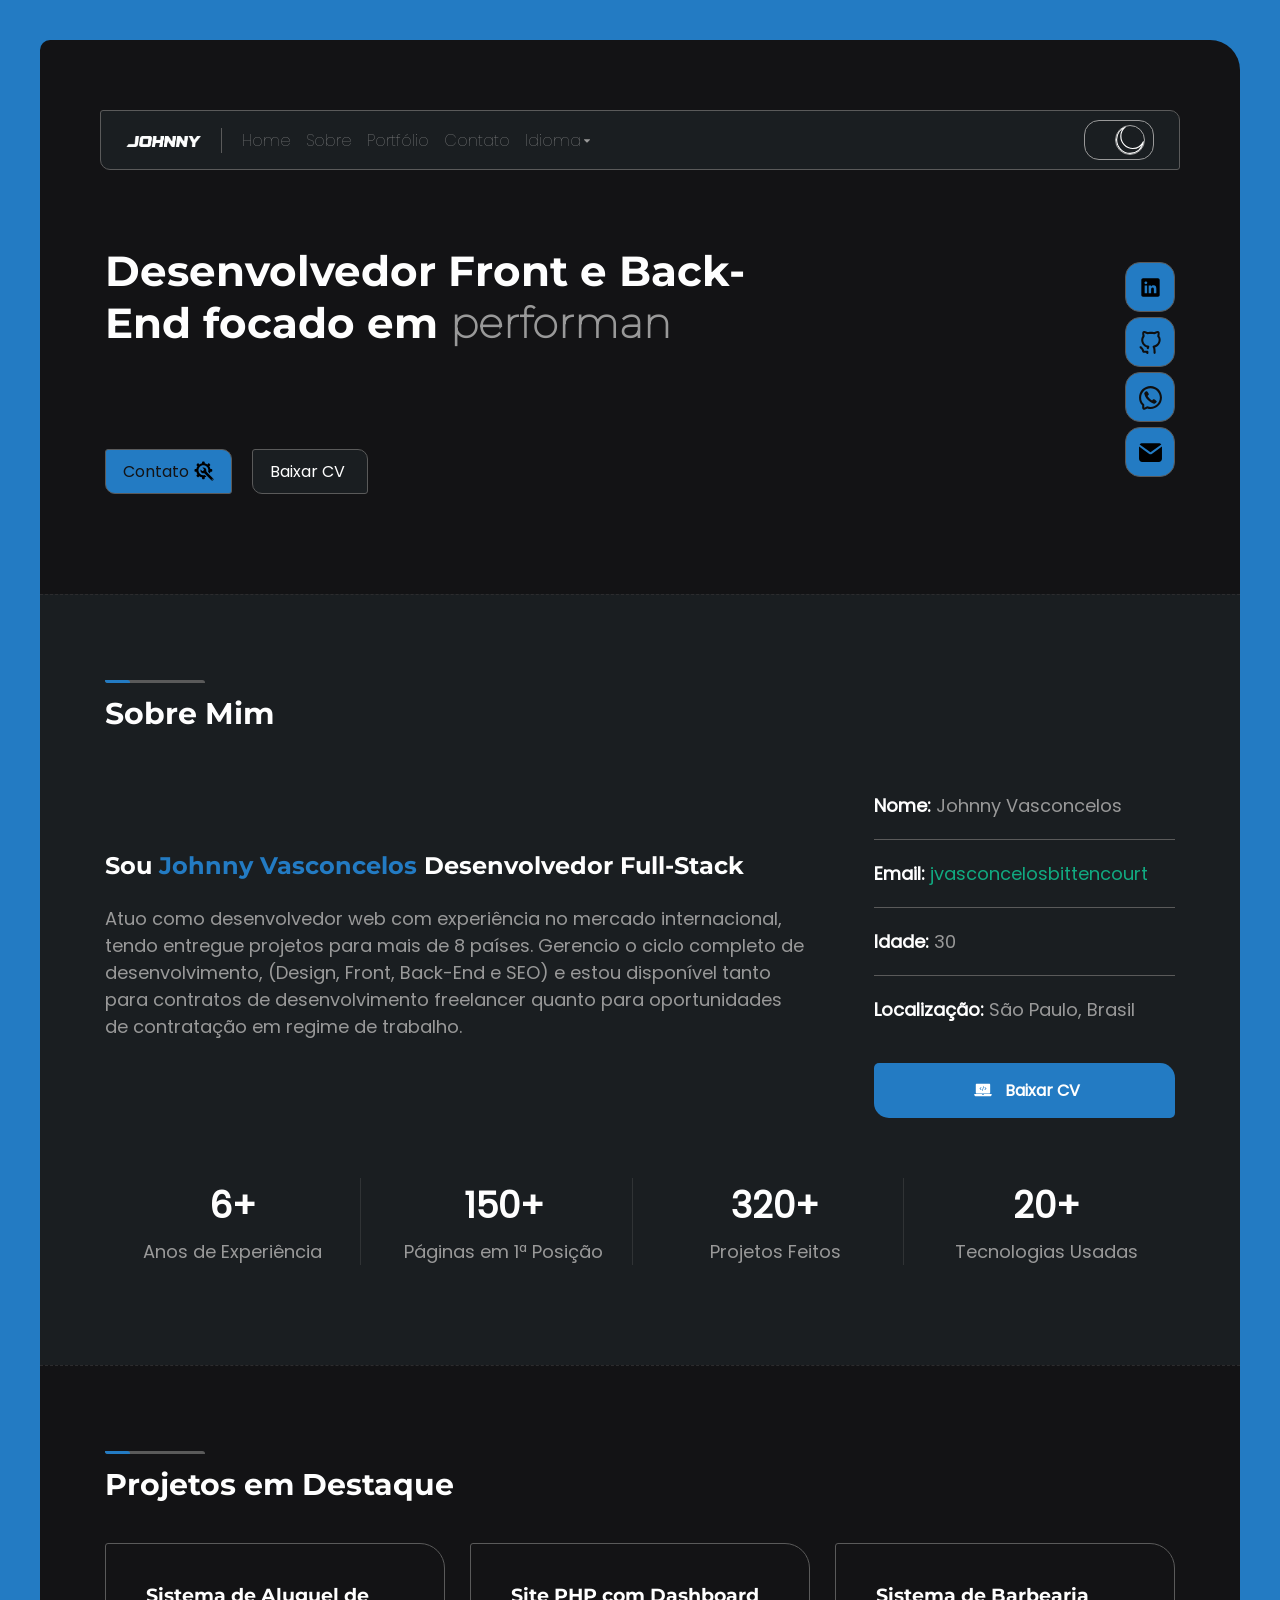
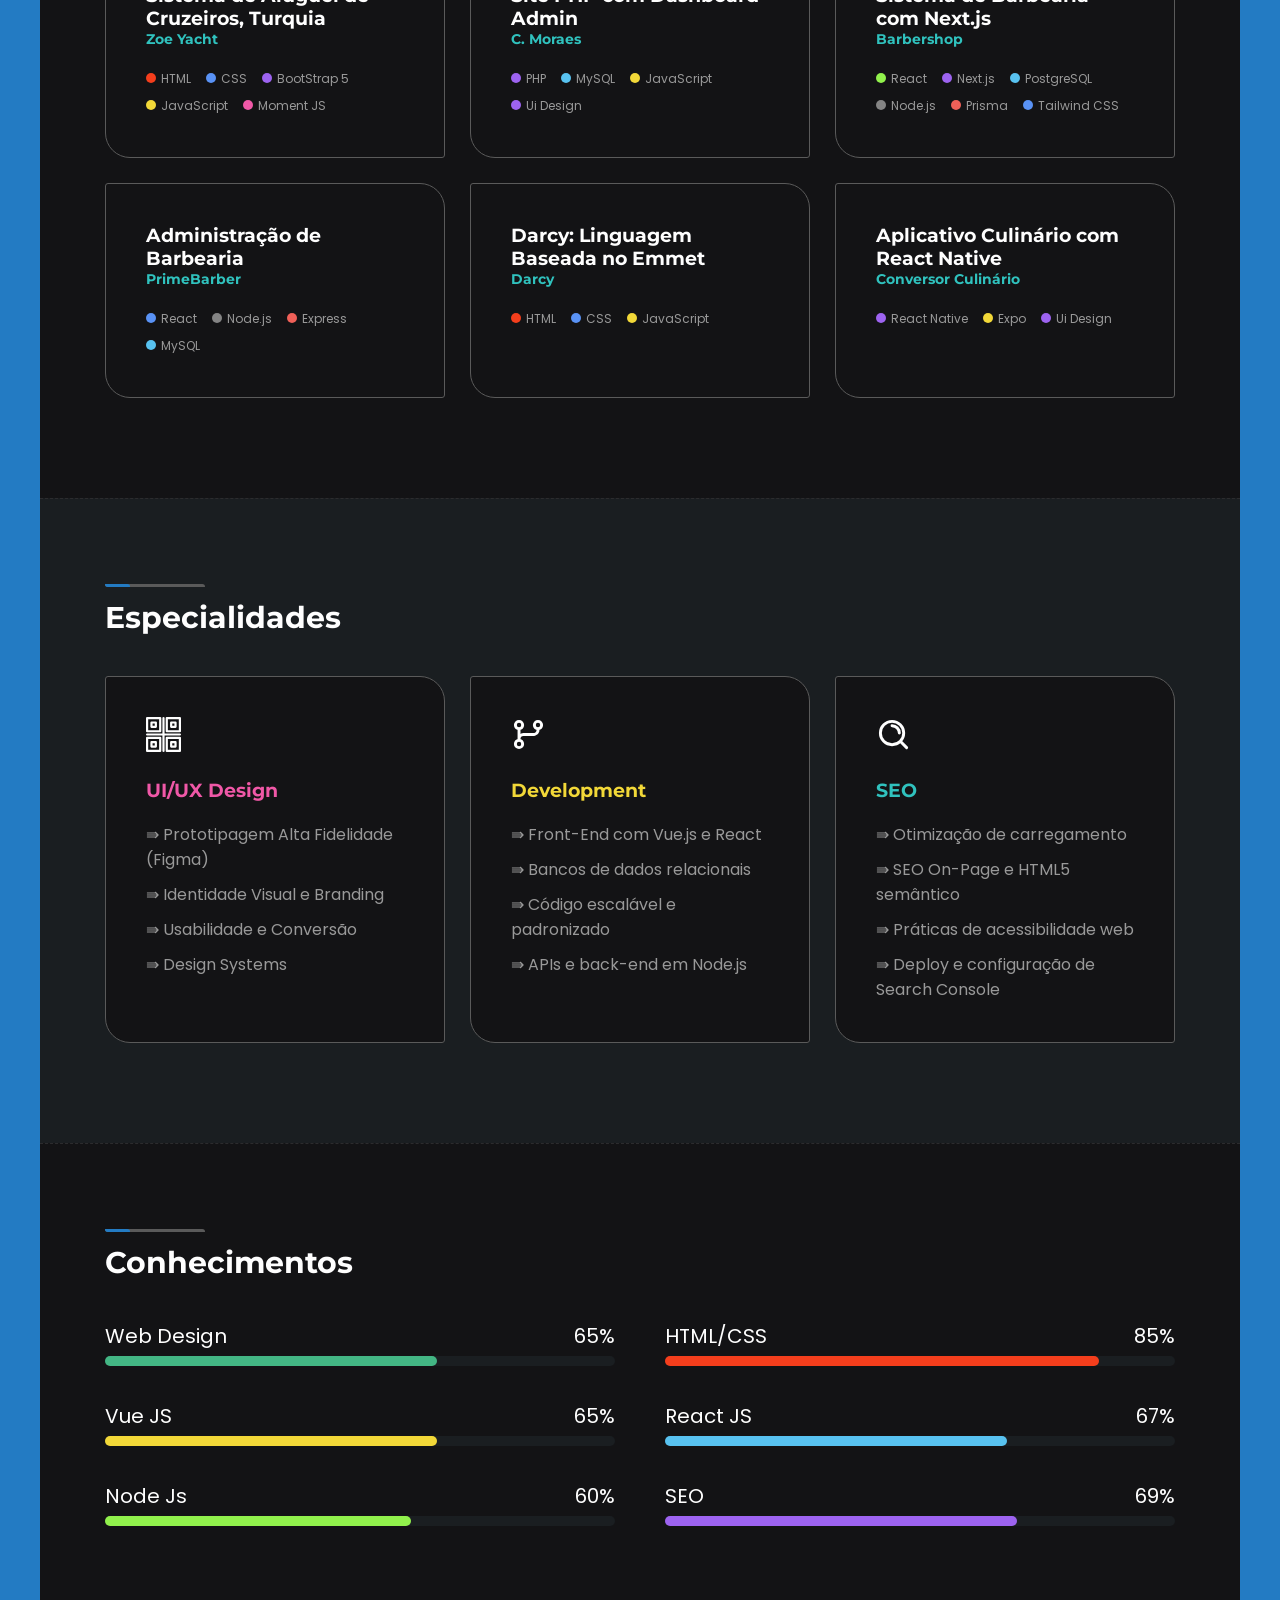
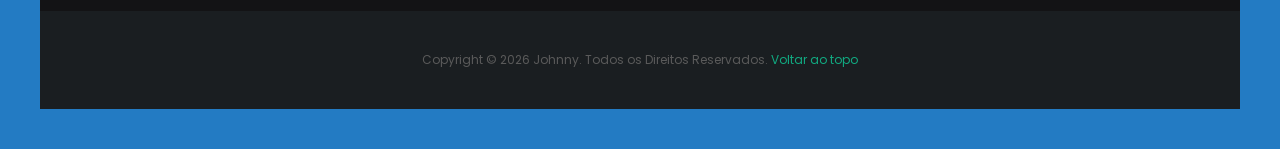
==== commit def98cc9: "darcy website" ====
--- a/index.html
+++ b/index.html
@@ -729,7 +729,10 @@
                         class="modal__img"
                       />
                       <div class="modal__buttons">
-                        <a class="modal__button" target="_blank" href="#"
+                        <a
+                          class="modal__button"
+                          target="_blank"
+                          href="https://darcy-zeta.vercel.app/"
                           ><img
                             src="./assets/icons/link.svg"
                             alt="link icon svg"
@@ -739,7 +742,7 @@
                         <a
                           class="modal__button"
                           target="_blank"
-                          href="https://github.com/johnnyvasconcelos/darcy"
+                          href="https://github.com/johnnyvasconcelos/darcy-cli"
                           ><img
                             src="./assets/icons/github.svg"
                             alt="github icon svg"
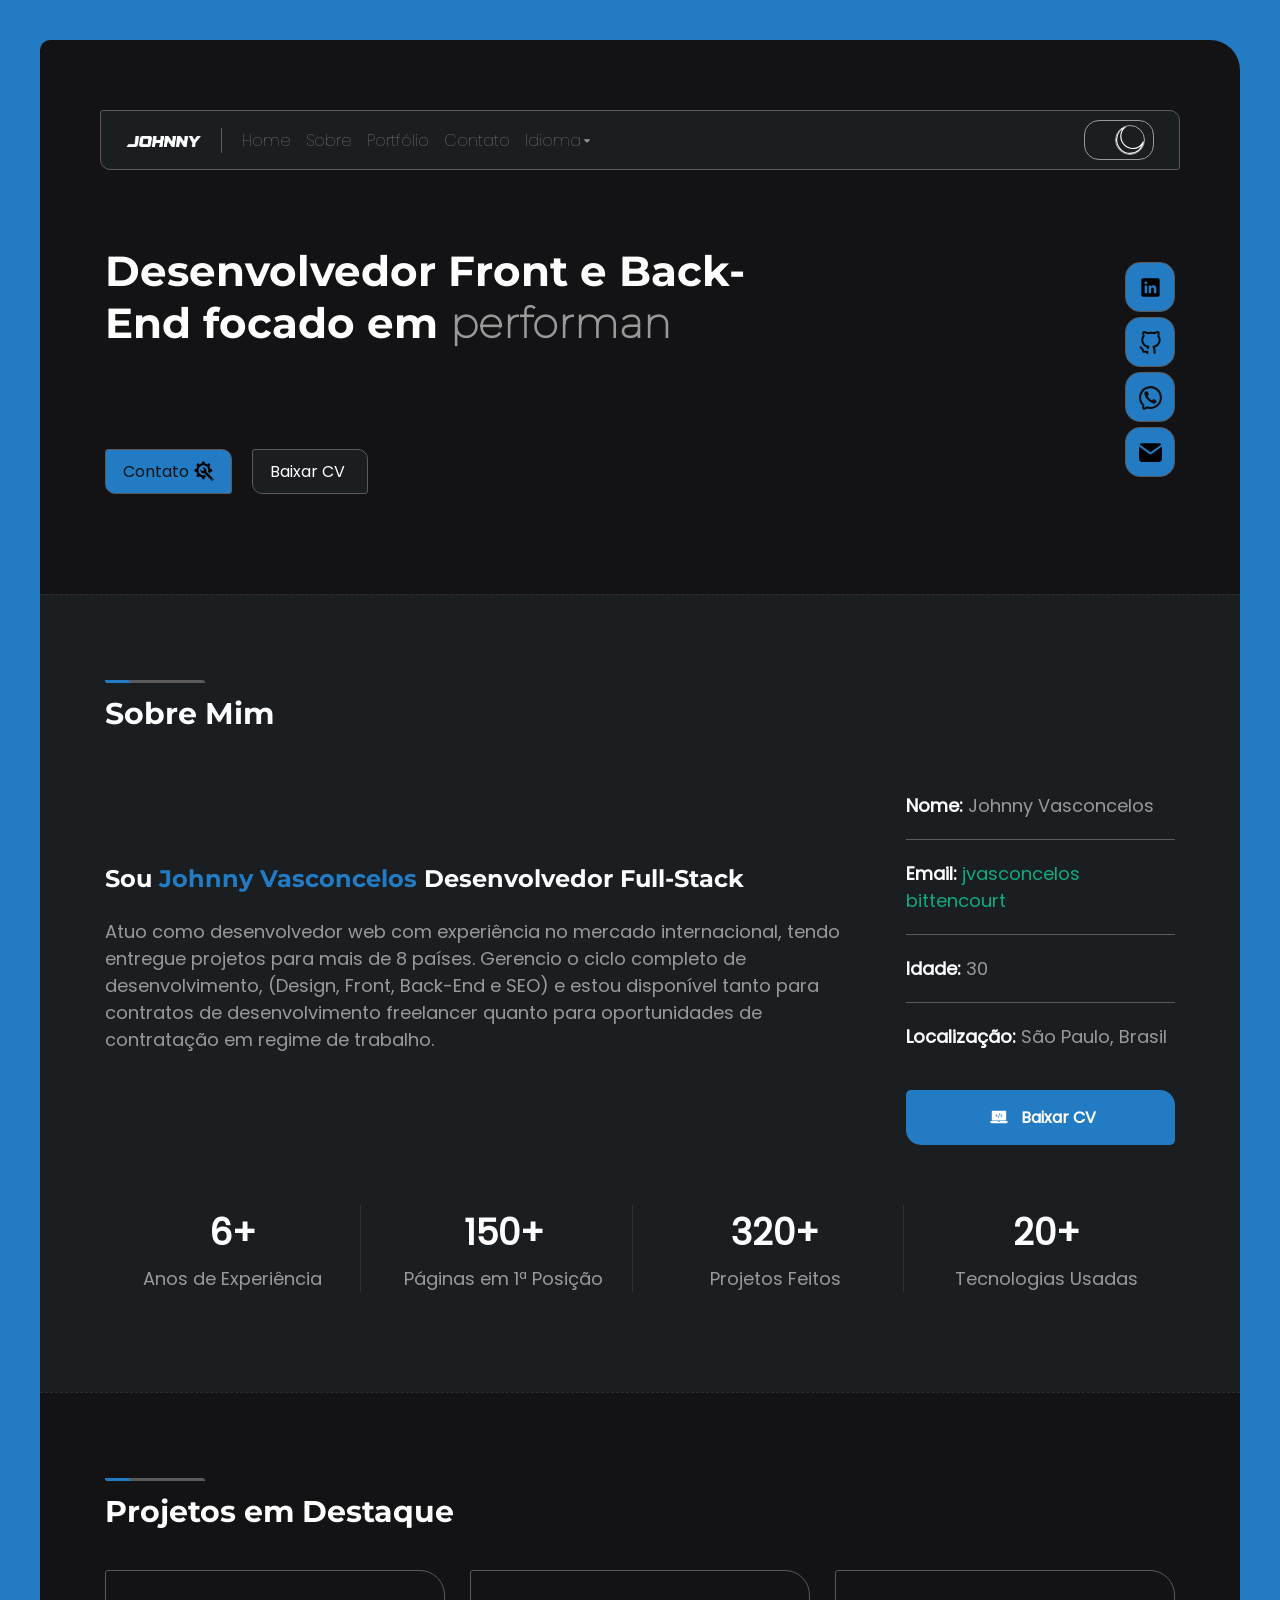
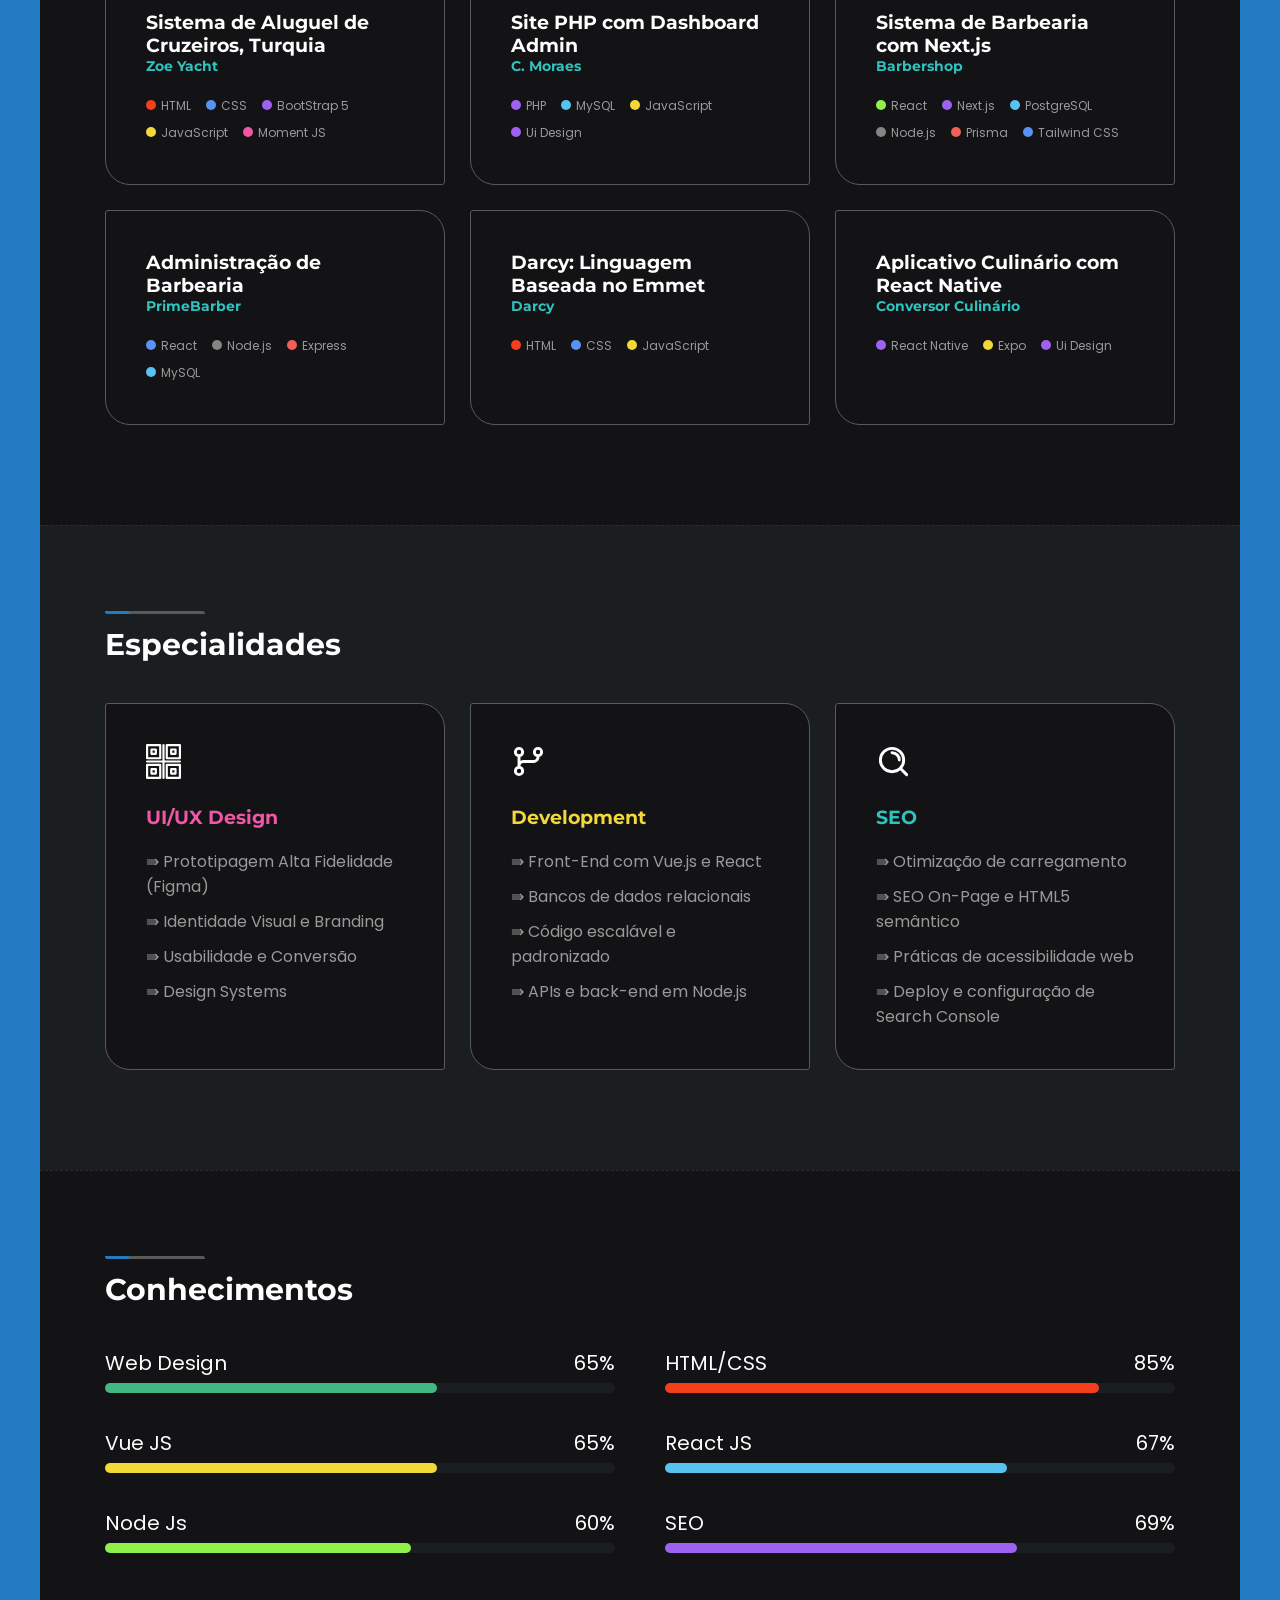
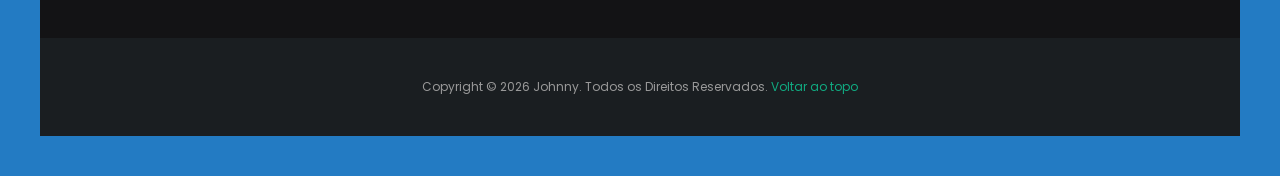
==== commit 0f27a9ac: "curriculu" ====
--- a/index.html
+++ b/index.html
@@ -226,7 +226,10 @@
                         src="./assets/icons/support.svg"
                         alt="contato johnny vasconcelos" /></span
                   ></a>
-                  <a href="#" class="main-header__btn"
+                  <a
+                    target="_blank"
+                    href="./assets/docs/saber-mais.pdf"
+                    class="main-header__btn"
                     ><span>Baixar CV</span>
                     <span class="icon"
                       ><imgF
@@ -308,7 +311,10 @@
                   <li><b>Idade:</b> 30</li>
                   <li><b>Localização:</b> São Paulo, Brasil</li>
                 </ul>
-                <a href="#" class="section__button"
+                <a
+                  target="_blank"
+                  href="./assets/docs/saber-mais.pdf"
+                  class="section__button"
                   ><img
                     class="main-header__icon"
                     src="./assets/icons/code.svg"
--- a/assets/styles/main.css
+++ b/assets/styles/main.css
@@ -15,6 +15,7 @@
   font-family: "Normal-Thin";
   src: url("../fonts/Poppins-Thin.ttf") format("truetype");
 }
+
 /* variables */
 :root {
   --border: #5a5a5a;
@@ -32,7 +33,33 @@
   --transition: 0.3s all ease-in;
   --base: 2.5em;
   --base-mobile: 1.2em;
-}
+  --bg-wrapper: var(--dark);
+  --bg-sections-even: var(--alternative-dark);
+  --bg-cards: var(--dark);
+  --text-primary: var(--light);
+  --text-titles: var(--light);
+  --text-paragraphs: var(--gray);
+  --text-info-bold: var(--light);
+  --border-dynamic: var(--border);
+  --bg-menu-container: var(--alternative-dark);
+  --bg-header-btn: var(--alternative-dark);
+  --menu-links: var(--gray);
+}
+
+body.dark {
+  --bg-wrapper: #f4f6f9;
+  --bg-sections-even: #eaedf2;
+  --bg-cards: #ffffff;
+  --text-primary: #1e2229;
+  --text-titles: #0f1216;
+  --text-paragraphs: #566275;
+  --text-info-bold: #0f1216;
+  --border-dynamic: #cbd5e1;
+  --bg-menu-container: #ffffff;
+  --bg-header-btn: #ffffff;
+  --menu-links: #475569;
+}
+
 /* global settings */
 * {
   margin: 0;
@@ -48,18 +75,20 @@
 }
 body {
   font-family: "Normal", sans-serif;
-  color: var(--light);
+  color: var(--text-primary);
   background-color: var(--display);
   padding: var(--base);
+  transition: var(--transition);
 }
 body.overflow {
   overflow: hidden;
 }
 .wrapper {
-  background-color: var(--dark);
+  background-color: var(--bg-wrapper);
   border-radius: 10px 30px;
   max-width: 1200px;
   margin: 0 auto;
+  transition: var(--transition);
 }
 .wrapper .wrapper__content {
 }
@@ -75,10 +104,13 @@
 h3,
 h4 {
   font-family: "Display", sans-serif;
+  color: var(--text-titles);
+  transition: var(--transition);
 }
 p {
   font-size: 18px;
-  color: var(--alternative-dark);
+  color: var(--text-paragraphs);
+  transition: var(--transition);
 }
 .container {
   width: 90%;
@@ -112,24 +144,30 @@
   font-size: 42px;
 }
 .pipe {
-  color: var(--light);
+  color: var(--text-titles);
   font-weight: 900;
+  transition: var(--transition);
 }
 /* main menu */
 .menu > .container {
-  background-color: var(--alternative-dark);
-  border: 1px solid var(--border);
+  background-color: var(--bg-menu-container);
+  border: 1px solid var(--border-dynamic);
   border-radius: 3px 10px;
   margin-top: 30px;
   margin-bottom: 75px;
   height: 60px;
   padding: 0 25px;
+  transition: var(--transition);
 }
 .menu__logo {
   height: 100%;
   overflow: hidden;
-  border-right: 1px solid var(--border);
+  border-right: 1px solid var(--border-dynamic);
   padding-right: 20px;
+  transition: var(--transition);
+}
+.dark .menu__logo {
+  filter: invert(100%);
 }
 .menu__image {
   transform: translateY(1px);
@@ -148,12 +186,12 @@
   position: relative;
 }
 .menu__link {
-  color: var(--gray);
+  color: var(--menu-links);
   font-family: "Normal-Thin", sans-serif;
   transition: var(--transition);
 }
 .menu__link:hover {
-  color: var(--light);
+  color: var(--text-primary);
 }
 .caret {
   width: 12px;
@@ -171,7 +209,7 @@
 }
 .menu__submenu li a {
   background-color: var(--display);
-  border: 1px solid var(--border);
+  border: 1px solid var(--border-dynamic);
   color: var(--light);
   padding: 12px 15px;
   display: block;
@@ -203,7 +241,7 @@
   bottom: 0;
   left: 0;
   transition: var(--transition);
-  background-color: var(--dark);
+  background-color: var(--bg-wrapper);
   padding: 25px;
 }
 .menu__mobile .container {
@@ -226,6 +264,9 @@
 .menu__mobile .close__menu img {
   width: 20px;
   filter: invert(90%);
+}
+.dark .menu__mobile .close__menu img {
+  filter: invert(20%);
 }
 .menu__mobile li a {
   text-transform: uppercase;
@@ -275,11 +316,11 @@
 }
 .main-header__btn {
   white-space: nowrap;
-  border: 1px solid var(--border);
-  background-color: var(--alternative-dark);
+  border: 1px solid var(--border-dynamic);
+  background-color: var(--bg-header-btn);
   padding: 8px 17px;
   border-radius: 3px 10px;
-  color: var(--light);
+  color: var(--text-primary);
   display: flex;
   align-items: center;
   position: relative;
@@ -336,7 +377,8 @@
   filter: invert(1);
   width: 30px;
   border-radius: 50%;
-  border: 1px solid var(--border);
+  border: 1px solid var(--border-dynamic);
+  transition: var(--transition);
 }
 .menu__dark {
   border: 1px solid var(--gray);
@@ -357,14 +399,18 @@
 .menu__button {
   align-items: center;
   justify-content: center;
-  border: 1px solid var(--border);
+  border: 1px solid var(--border-dynamic);
   width: 35px;
   height: 35px;
   border-radius: 3px 10px;
   display: none;
+  transition: var(--transition);
 }
 .menu__bars {
   max-width: 20px;
+}
+.dark .menu__bars {
+  filter: invert(100%);
 }
 .main-header__socials {
   display: flex;
@@ -375,7 +421,7 @@
 }
 .main-header__social-link {
   background-color: var(--display);
-  border: 1px solid var(--border);
+  border: 1px solid var(--border-dynamic);
   transition: var(--transition);
   border-radius: 15px;
   display: flex;
@@ -404,7 +450,8 @@
   padding: 100px 0;
 }
 .wrapper__content:nth-child(even) {
-  background-color: var(--alternative-dark);
+  background-color: var(--bg-sections-even);
+  transition: var(--transition);
 }
 .section__title {
   font-size: 30px;
@@ -419,8 +466,9 @@
   height: 2.5px;
   width: 100px;
   border-radius: 2px 20px;
-  background-color: var(--border);
+  background-color: var(--border-dynamic);
   z-index: 5;
+  transition: var(--transition);
 }
 .section__title::after {
   content: "";
@@ -441,11 +489,11 @@
   width: 100%;
 }
 .section__card {
-  border: 1px solid var(--border);
-  background-color: var(--dark);
+  border: 1px solid var(--border-dynamic);
+  background-color: var(--bg-cards);
   padding: 2.5em;
   border-radius: 3px 25px;
-  color: var(--light);
+  color: var(--text-primary);
   position: relative;
   overflow: hidden;
   transition: var(--transition);
@@ -463,6 +511,9 @@
   margin-bottom: 20px;
   transition: var(--transition);
 }
+body.dark .section__icon:not(:hover) {
+  filter: invert(1);
+}
 .section__list {
   margin-top: 20px;
   color: var(--gray);
@@ -474,19 +525,18 @@
 .section__card:hover {
   background-color: var(--display);
   transform: scale(105%);
-  color: var(--dark);
-}
-.section__card h3 {
-  transition: var(--transition);
-}
-.section__card:hover h3 {
+}
+.section__card:hover h1,
+.section__card:hover h2,
+.section__card:hover h3,
+.section__card:hover h4 {
   color: var(--dark) !important;
 }
 .section__card:hover .section__list {
   color: var(--alternative-dark);
 }
 .section__card:hover .section__icon {
-  filter: invert(1);
+  filter: invert(1) !important;
 }
 .section__card > p {
   margin-top: 15px;
@@ -615,7 +665,7 @@
   top: 50%;
   left: 50%;
   transform: translate(-50%, -50%);
-  border: 2px solid var(--border);
+  border: 2px solid var(--border-dynamic);
   width: 850px;
   opacity: 0;
   z-index: -1;
@@ -627,7 +677,8 @@
 }
 .modal .modal__container > header {
   padding: var(--base);
-  background-color: var(--dark);
+  background-color: var(--bg-wrapper);
+  transition: var(--transition);
 }
 .modal.show-modal {
   opacity: 1;
@@ -635,7 +686,7 @@
 }
 .close-modal {
   position: absolute;
-  background-color: var(--border);
+  background-color: var(--border-dynamic);
   transition: var(--transition);
   border-radius: 10px;
   width: 45px;
@@ -749,23 +800,22 @@
   flex-direction: column;
   justify-content: center;
 }
-.section__info {
-  width: 30%;
+.section__info b {
+  color: var(--text-info-bold);
+  transition: var(--transition);
 }
 .section__info li {
-  border-top: 1px solid var(--border);
+  border-top: 1px solid var(--border-dynamic);
   padding: 20px 0;
   font-size: 18px;
   color: var(--gray);
+  transition: var(--transition);
 }
 .section__info li:nth-of-type(1) {
   border: none;
 }
 .section__info a {
   color: var(--green);
-}
-.section__info b {
-  color: var(--light);
 }
 .section__text p {
   color: var(--gray);
@@ -821,22 +871,9 @@
 .section__number {
   font-size: 36px;
   font-weight: 900;
-  color: var(--light);
-}
-/*
-.section__score:nth-of-type(1) .section__number {
-  color: #f2d838;
-}
-.section__score:nth-of-type(2) .section__number {
-  color: #91f14c;
-}
-.section__score:nth-of-type(3) .section__number {
-  color: #f06058;
-}
-.section__score:nth-of-type(4) .section__number {
-  color: #58c2f0;
-}
-*/
+  color: var(--text-titles);
+  transition: var(--transition);
+}
 .section__score p {
   color: var(--gray);
   font-weight: 300;
@@ -844,8 +881,8 @@
 /* skills */
 .section__bars {
   display: grid;
-  grid-template-columns: repeat(2, 1fr); /* 3 colunas de tamanhos iguais */
-  grid-template-rows: repeat(3, auto); /* 2 linhas (adaptáveis ao conteúdo) */
+  grid-template-columns: repeat(2, 1fr);
+  grid-template-rows: repeat(3, auto);
   column-gap: 50px;
   row-gap: 50px;
   width: 100%;
@@ -862,9 +899,10 @@
   bottom: -15px;
   left: 0;
   border-radius: 30px;
-  background-color: var(--alternative-dark);
+  background-color: var(--bg-sections-even);
   height: 10px;
   z-index: 10;
+  transition: var(--transition);
 }
 .section__grow::after {
   content: "";
@@ -902,15 +940,16 @@
 }
 /* footer */
 .footer {
-  background-color: var(--alternative-dark);
+  background-color: var(--bg-sections-even);
   padding: 40px 26px;
   text-align: center;
+  transition: var(--transition);
 }
 .footer a {
   color: var(--green);
 }
 .footer p {
-  color: var(--border);
+  color: var(--gray);
   font-size: 12px;
 }
 /* responsive settings */
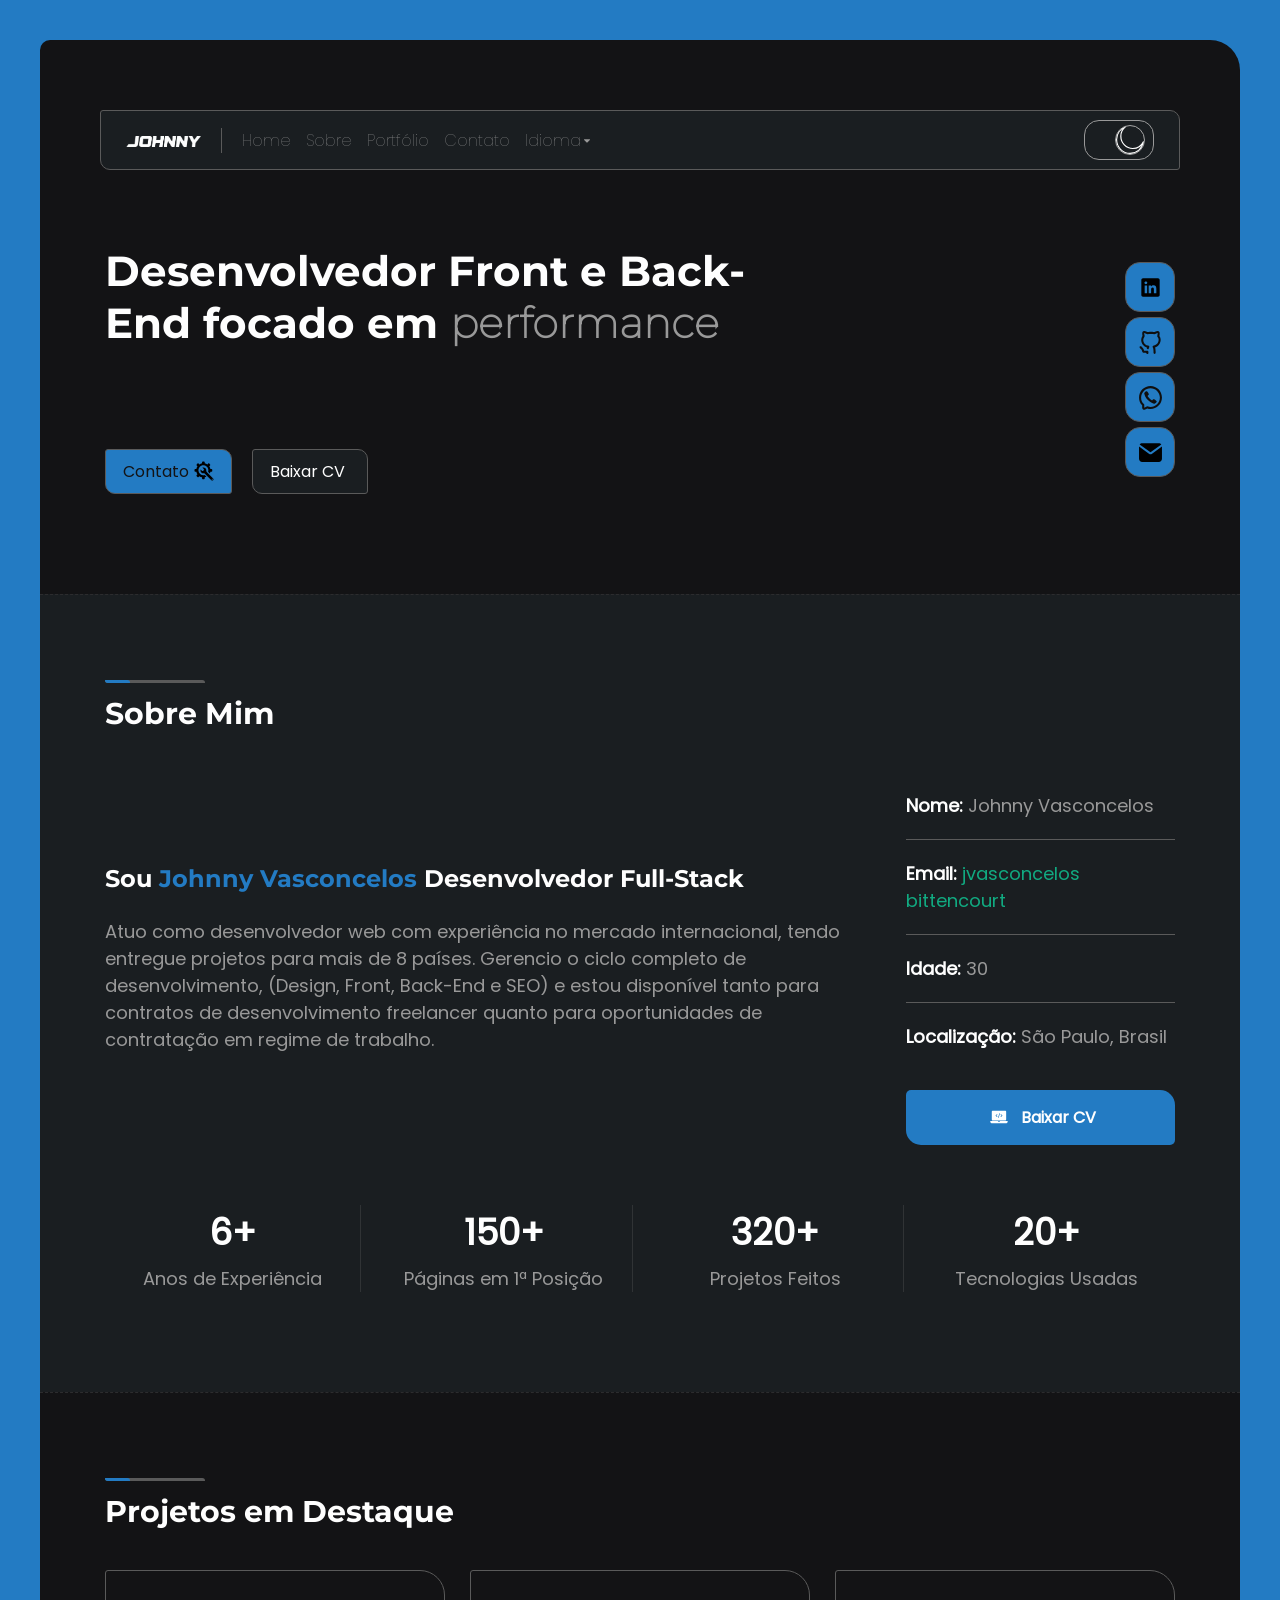
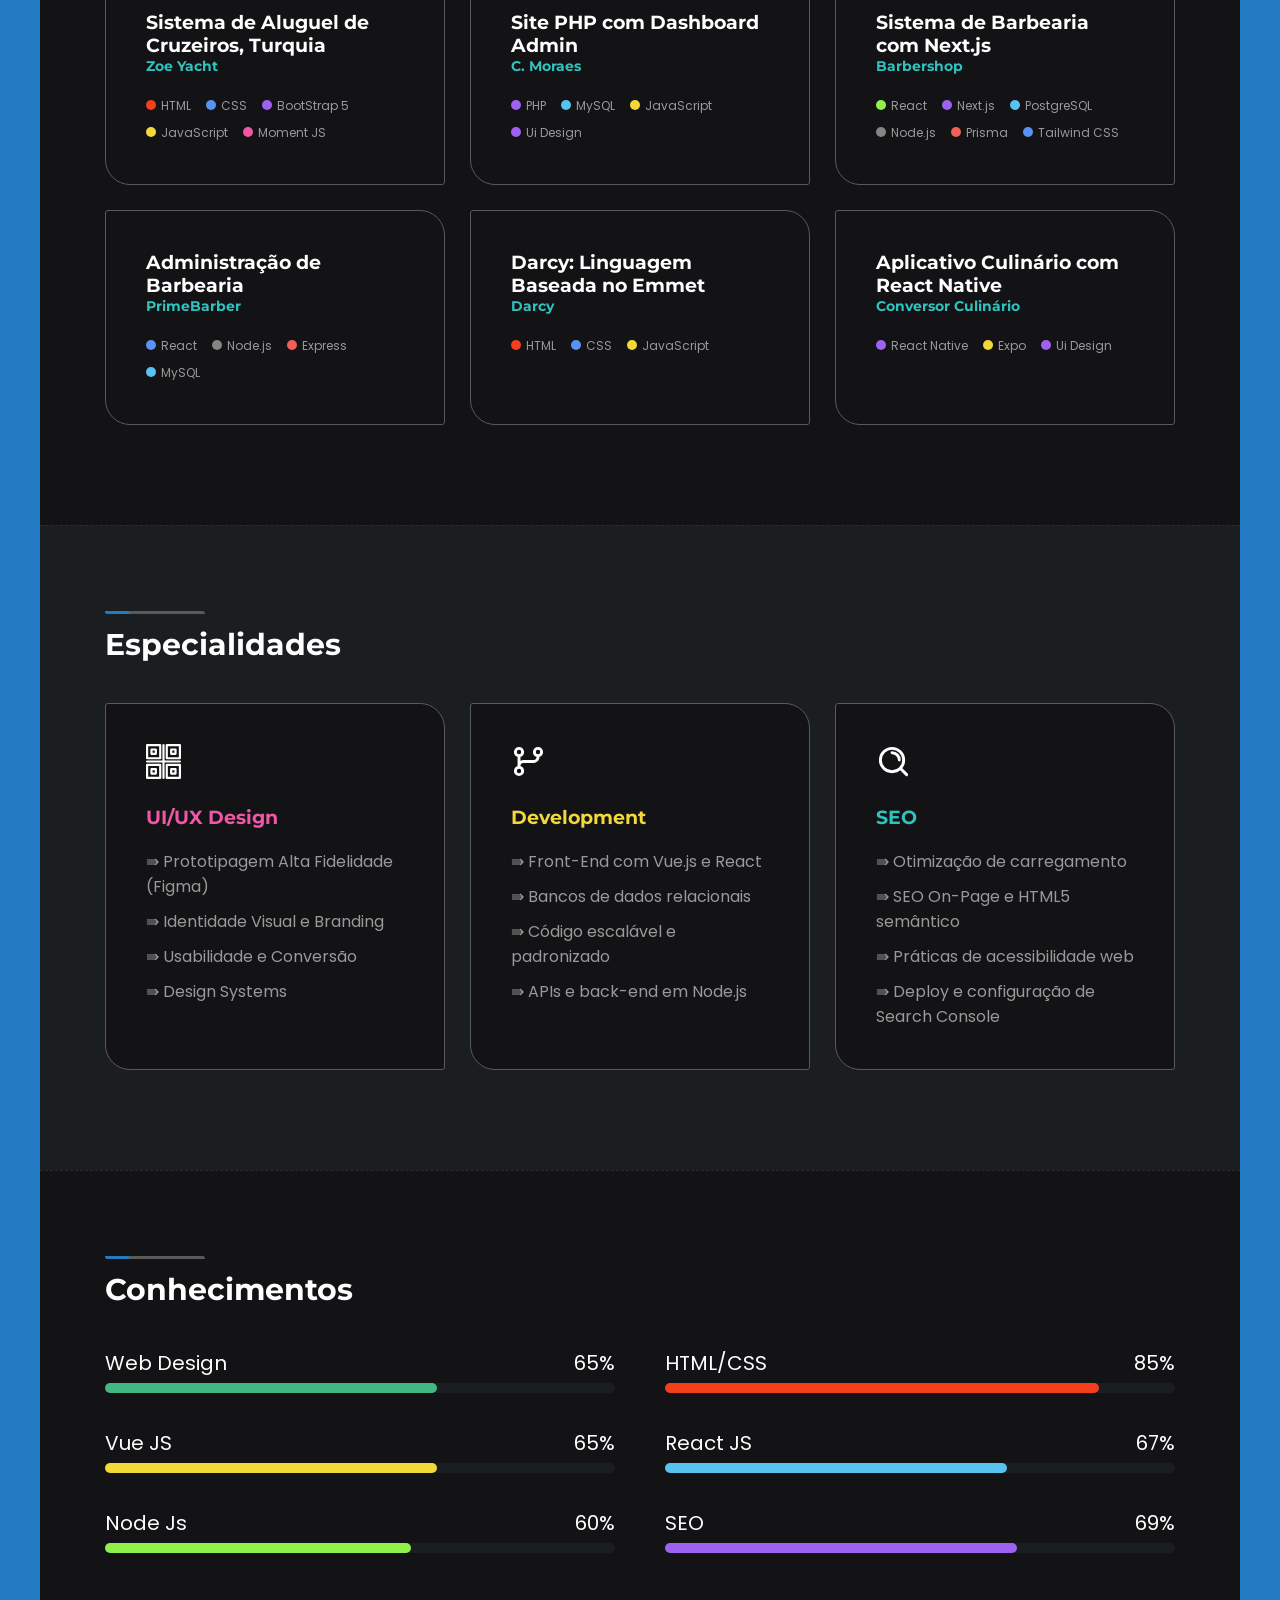
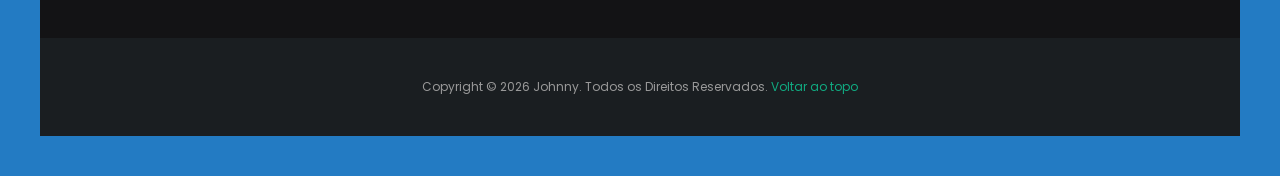
==== commit d5e711a3: "english version" ====
--- a/index.html
+++ b/index.html
@@ -62,7 +62,7 @@
                     /></a>
                     <ul class="menu__submenu">
                       <li>
-                        <a href="./eng/index.html"
+                        <a href="./eng/"
                           ><img
                             src="./assets/images/eng.webp"
                             alt="america flag"
